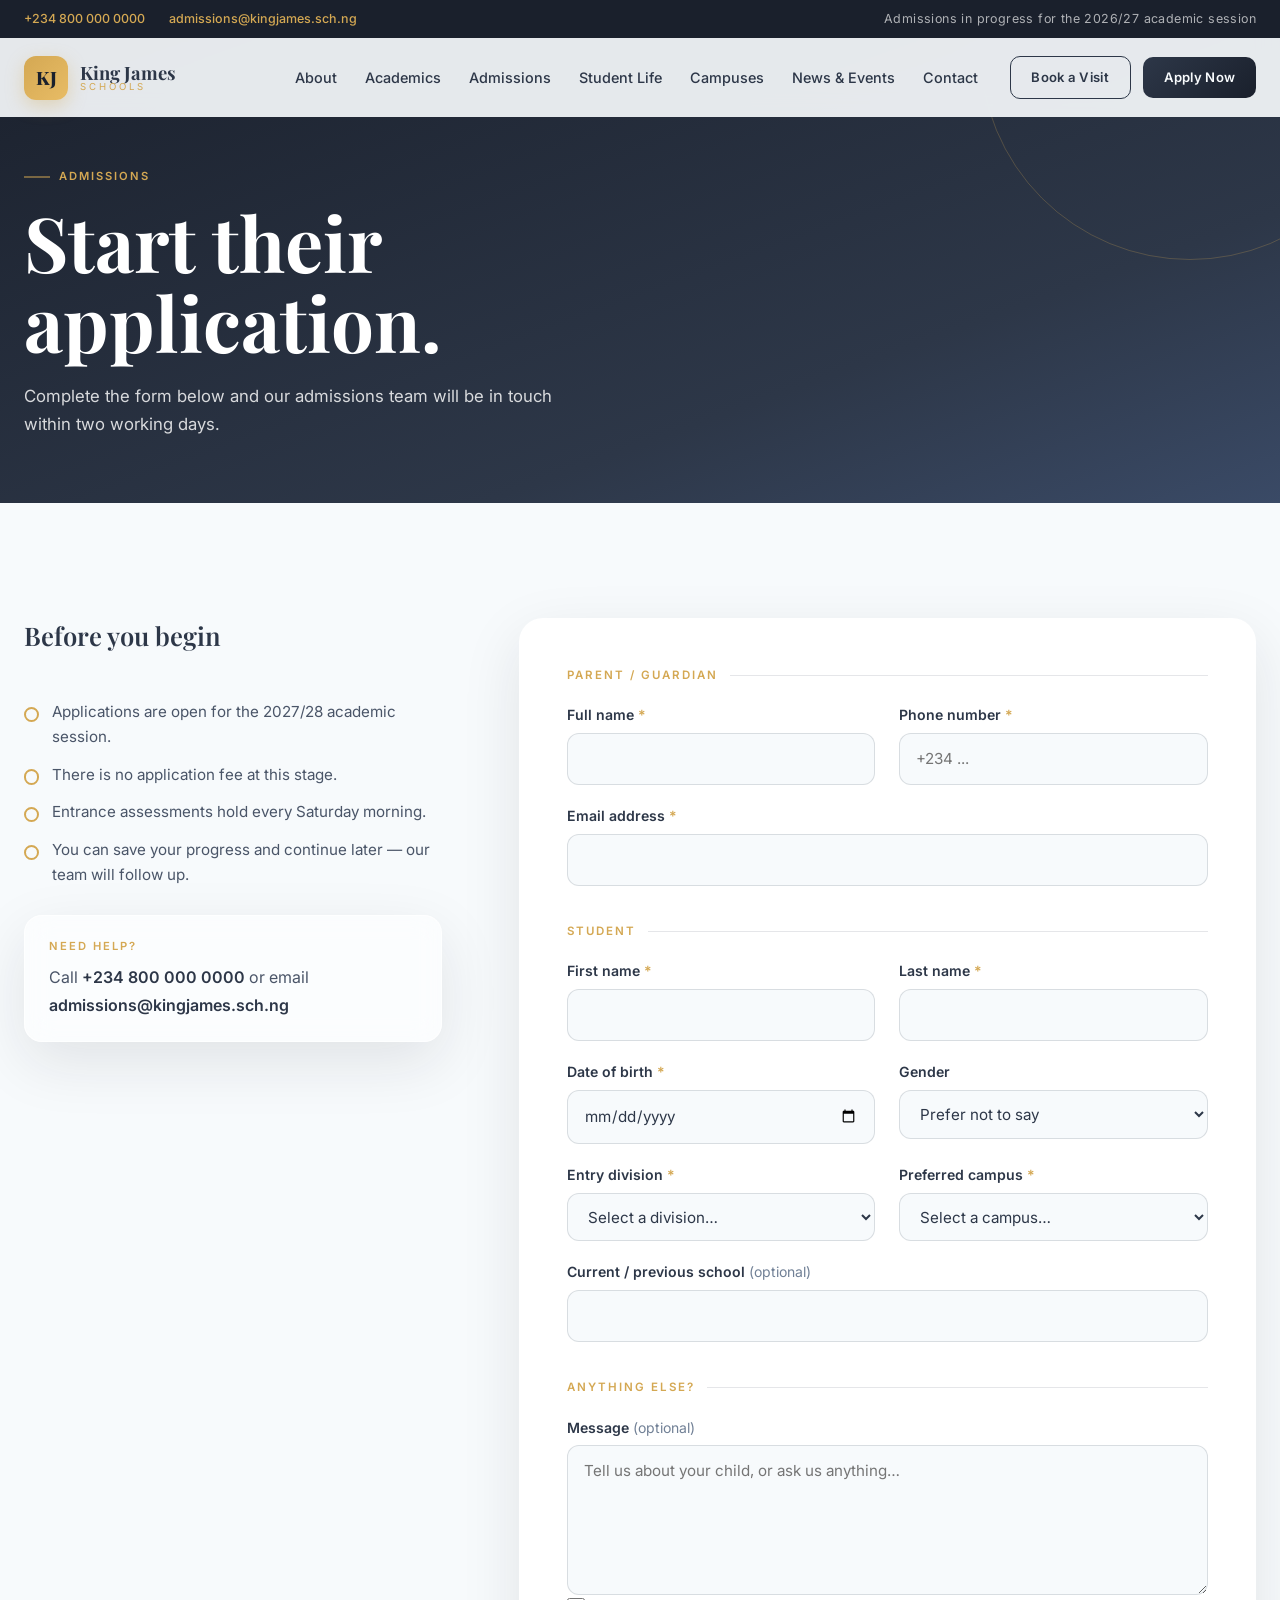
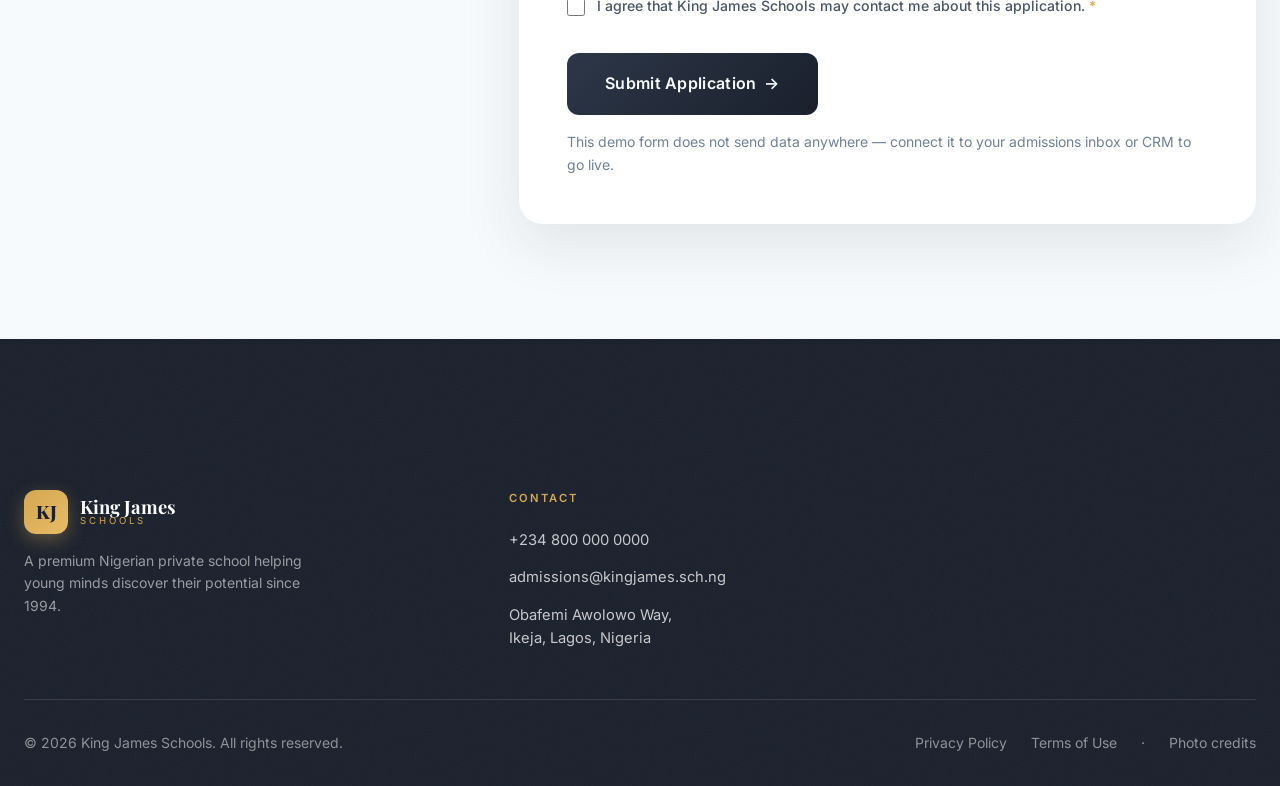
==== apply.html @ fb64cb1b "Perf: compositor-friendly dot progress, lighter glass blurs; add credits page and scroll Ken Burns D" ====
<!DOCTYPE html>
<html lang="en">
<head>
  <meta charset="UTF-8" />
  <meta name="viewport" content="width=device-width, initial-scale=1.0" />
  <title>Apply Now — King James Schools</title>
  <meta name="description" content="Begin your child's application to King James Schools. Applications are open for the next academic session." />
  <link rel="preconnect" href="https://fonts.googleapis.com" />
  <link rel="preconnect" href="https://fonts.gstatic.com" crossorigin />
  <link href="https://fonts.googleapis.com/css2?family=Inter:wght@400;500;600;700&family=Playfair+Display:ital,wght@0,500;0,600;0,700;0,800;1,500&display=swap" rel="stylesheet" />
  <link rel="icon" href="images/favicon.svg" type="image/svg+xml" />
  <link rel="stylesheet" href="css/style.css" />
</head>
<body>
  <a class="skip-link" href="#main">Skip to main content</a>

  <!-- ============ NAVIGATION ============ -->
  <header class="site-header is-solid-page" id="navbar">
    <div class="top-bar">
      <div class="top-bar-inner container">
        <div class="top-bar-contact">
          <a href="tel:+2348000000000">+234 800 000 0000</a>
          <a href="mailto:admissions@kingjames.sch.ng">admissions@kingjames.sch.ng</a>
        </div>
        <p class="top-bar-note">Admissions in progress for the 2026/27 academic session</p>
      </div>
    </div>
    <div class="nav-inner">
      <a class="brand" href="index.html" aria-label="King James Schools — home">
        <span class="brand-mark" aria-hidden="true">KJ</span>
        <span class="brand-text">
          <span class="brand-name">King James</span>
          <span class="brand-sub">Schools</span>
        </span>
      </a>

      <nav class="nav-links" id="nav-links" aria-label="Primary">
        <a href="index.html#about">About</a>
        <a href="index.html#academics">Academics</a>
        <a href="index.html#admissions">Admissions</a>
        <a href="index.html#student-life">Student Life</a>
        <a href="index.html#campuses">Campuses</a>
        <a href="index.html#news">News &amp; Events</a>
        <a href="index.html#contact">Contact</a>
      </nav>

      <div class="nav-ctas">
        <a class="btn btn-outline btn-sm nav-cta-visit" href="index.html#visit">Book a Visit</a>
        <a class="btn btn-primary btn-sm magnetic" href="apply.html" aria-current="page">Apply Now</a>
      </div>

      <button class="hamburger" id="hamburger" aria-label="Open menu" aria-expanded="false" aria-controls="nav-links">
        <span></span><span></span><span></span>
      </button>
    </div>
  </header>

  <main id="main">
    <!-- ============ PAGE HERO ============ -->
    <section class="page-hero">
      <div class="container">
        <p class="kicker label-upper">Admissions</p>
        <h1 class="headline-1 display-serif">Start their<br>application.</h1>
        <p class="page-hero-sub body-text">Complete the form below and our admissions team will be in touch within two working days.</p>
      </div>
      <span class="deco deco-1" aria-hidden="true"></span>
    </section>

    <!-- ============ APPLICATION FORM ============ -->
    <section class="apply-section section">
      <div class="container apply-grid">
        <aside class="apply-aside">
          <h2 class="headline-5 display-serif">Before you begin</h2>
          <ul class="apply-checklist">
            <li>Applications are open for the 2027/28 academic session.</li>
            <li>There is no application fee at this stage.</li>
            <li>Entrance assessments hold every Saturday morning.</li>
            <li>You can save your progress and continue later — our team will follow up.</li>
          </ul>
          <div class="apply-help glass">
            <p class="label-upper">Need help?</p>
            <p class="body-text">Call <a href="tel:+2348000000000">+234 800 000 0000</a> or email <a href="mailto:admissions@kingjames.sch.ng">admissions@kingjames.sch.ng</a></p>
          </div>
        </aside>

        <div class="apply-form-wrap">
          <form id="apply-form" novalidate>
            <fieldset class="form-fieldset">
              <legend class="label-upper">Parent / Guardian</legend>
              <div class="form-grid">
                <div class="field">
                  <label for="pg-name">Full name <span class="req" aria-hidden="true">*</span></label>
                  <input id="pg-name" name="pg-name" type="text" autocomplete="name" required aria-describedby="pg-name-error"
                         data-validate="required" data-required-error="Please enter your full name." />
                  <p class="field-error" id="pg-name-error" aria-live="polite"></p>
                </div>
                <div class="field">
                  <label for="pg-phone">Phone number <span class="req" aria-hidden="true">*</span></label>
                  <input id="pg-phone" name="pg-phone" type="tel" autocomplete="tel" inputmode="tel" placeholder="+234 ..." required aria-describedby="pg-phone-error"
                         data-validate="required phone"
                         data-required-error="Please enter a phone number."
                         data-phone-error="Please enter a valid phone number." />
                  <p class="field-error" id="pg-phone-error" aria-live="polite"></p>
                </div>
                <div class="field field-span">
                  <label for="pg-email">Email address <span class="req" aria-hidden="true">*</span></label>
                  <input id="pg-email" name="pg-email" type="email" autocomplete="email" required aria-describedby="pg-email-error"
                         data-validate="required email"
                         data-required-error="Please enter your email address."
                         data-email-error="Please enter a valid email address." />
                  <p class="field-error" id="pg-email-error" aria-live="polite"></p>
                </div>
              </div>
            </fieldset>

            <fieldset class="form-fieldset">
              <legend class="label-upper">Student</legend>
              <div class="form-grid">
                <div class="field">
                  <label for="st-first">First name <span class="req" aria-hidden="true">*</span></label>
                  <input id="st-first" name="st-first" type="text" autocomplete="given-name" required aria-describedby="st-first-error"
                         data-validate="required" data-required-error="Please enter the student's first name." />
                  <p class="field-error" id="st-first-error" aria-live="polite"></p>
                </div>
                <div class="field">
                  <label for="st-last">Last name <span class="req" aria-hidden="true">*</span></label>
                  <input id="st-last" name="st-last" type="text" autocomplete="family-name" required aria-describedby="st-last-error"
                         data-validate="required" data-required-error="Please enter the student's last name." />
                  <p class="field-error" id="st-last-error" aria-live="polite"></p>
                </div>
                <div class="field">
                  <label for="st-dob">Date of birth <span class="req" aria-hidden="true">*</span></label>
                  <input id="st-dob" name="st-dob" type="date" required aria-describedby="st-dob-error"
                         data-validate="required" data-required-error="Please enter the student's date of birth." />
                  <p class="field-error" id="st-dob-error" aria-live="polite"></p>
                </div>
                <div class="field">
                  <label for="st-gender">Gender</label>
                  <select id="st-gender" name="st-gender">
                    <option value="">Prefer not to say</option>
                    <option>Female</option>
                    <option>Male</option>
                  </select>
                </div>
                <div class="field">
                  <label for="st-division">Entry division <span class="req" aria-hidden="true">*</span></label>
                  <select id="st-division" name="st-division" required aria-describedby="st-division-error"
                          data-validate="required" data-required-error="Please choose an entry division.">
                    <option value="">Select a division…</option>
                    <option>Early Years</option>
                    <option>Primary</option>
                    <option>Secondary</option>
                    <option>Sixth Form</option>
                  </select>
                  <p class="field-error" id="st-division-error" aria-live="polite"></p>
                </div>
                <div class="field">
                  <label for="st-campus">Preferred campus <span class="req" aria-hidden="true">*</span></label>
                  <select id="st-campus" name="st-campus" required aria-describedby="st-campus-error"
                          data-validate="required" data-required-error="Please choose a campus.">
                    <option value="">Select a campus…</option>
                    <option>Ikeja</option>
                    <option>Victoria Island</option>
                    <option>Lekki</option>
                  </select>
                  <p class="field-error" id="st-campus-error" aria-live="polite"></p>
                </div>
                <div class="field field-span">
                  <label for="st-school">Current / previous school <span class="caption">(optional)</span></label>
                  <input id="st-school" name="st-school" type="text" autocomplete="off" />
                </div>
              </div>
            </fieldset>

            <fieldset class="form-fieldset">
              <legend class="label-upper">Anything else?</legend>
              <div class="field">
                <label for="msg">Message <span class="caption">(optional)</span></label>
                <textarea id="msg" name="msg" rows="5" placeholder="Tell us about your child, or ask us anything…"></textarea>
              </div>
              <div class="field field-check">
                <input id="consent" name="consent" type="checkbox" required aria-describedby="consent-error"
                       data-validate="checked"
                       data-checked-error="Please agree before submitting." />
                <label for="consent">I agree that King James Schools may contact me about this application. <span class="req" aria-hidden="true">*</span></label>
                <p class="field-error" id="consent-error" aria-live="polite"></p>
              </div>
            </fieldset>

            <button class="btn btn-primary btn-lg magnetic" type="submit">Submit Application <span class="arrow" aria-hidden="true">→</span></button>
            <p class="caption form-note">This demo form does not send data anywhere — connect it to your admissions inbox or CRM to go live.</p>
          </form>

          <div class="form-success" id="apply-success" hidden>
            <span class="success-mark" aria-hidden="true">✓</span>
            <h2 class="headline-3 display-serif">Application received.</h2>
            <p class="body-text">Thank you — our admissions team will contact you within two working days to confirm entrance assessment details.</p>
            <a class="btn btn-outline" href="index.html">Back to homepage</a>
          </div>
        </div>
      </div>
    </section>
  </main>

  <!-- ============ FOOTER ============ -->
  <footer class="site-footer">
    <div class="container">
      <div class="footer-grid footer-grid-compact">
        <div class="footer-brand">
          <a class="brand" href="index.html" aria-label="King James Schools — home">
            <span class="brand-mark" aria-hidden="true">KJ</span>
            <span class="brand-text">
              <span class="brand-name">King James</span>
              <span class="brand-sub">Schools</span>
            </span>
          </a>
          <p class="caption">A premium Nigerian private school helping young minds discover their potential since 1994.</p>
        </div>
        <div class="footer-col" aria-label="Footer — contact">
          <h3 class="label-upper">Contact</h3>
          <a href="tel:+2348000000000">+234 800 000 0000</a>
          <a href="mailto:admissions@kingjames.sch.ng">admissions@kingjames.sch.ng</a>
          <span>Obafemi Awolowo Way,<br>Ikeja, Lagos, Nigeria</span>
        </div>
      </div>
      <div class="footer-bottom caption">
        <span>© <span id="year">2026</span> King James Schools. All rights reserved.</span>
        <span class="footer-legal">
          <a href="#">Privacy Policy</a>
          <a href="#">Terms of Use</a> <span aria-hidden="true">·</span> <a href="credits.html">Photo credits</a>
        </span>
      </div>
    </div>
  </footer>

  <script src="js/script.js" defer></script>
</body>
</html>
---- css/style.css ----
/* =========================================================
   KING JAMES SCHOOLS — Premium Editorial Design System
   Deep Royal Blue / Navy + King James Gold + Warm Ivory
   ========================================================= */

/* ---------- CSS Variables ---------- */
:root {
  --royal-blue: #2d3748;
  --royal-blue-light: #4a5568;
  --royal-blue-dark: #1a202c;
  --king-gold: #d4a853;
  --king-gold-light: #e8bc65;
  --warm-ivory: #f7fafc;
  --white: #ffffff;
  --text-primary: #2d3748;
  --text-secondary: #4a5568;
  --text-muted: #718096;
  --accent-blue: #4299e1;

  --font-serif: 'Playfair Display', 'Merriweather', Georgia, serif;
  --font-sans: 'Inter', system-ui, -apple-system, sans-serif;

  --container: 1240px;
  --section-pad: clamp(4.5rem, 9vw, 8.5rem);
  --ease-out: cubic-bezier(0.16, 1, 0.3, 1);
  --ease-spring: cubic-bezier(0.34, 1.56, 0.64, 1);
  --shadow-card: 0 20px 60px rgba(26, 32, 44, 0.10);
  --shadow-lift: 0 30px 70px rgba(26, 32, 44, 0.16);
}

/* ---------- Reset & Base ---------- */
*, *::before, *::after { box-sizing: border-box; margin: 0; padding: 0; }

html {
  font-size: 16px;
  -webkit-text-size-adjust: 100%;
  scroll-behavior: smooth;
  scroll-padding-top: 90px;
}
@media (max-width: 768px) { html { font-size: 14px; } }

body {
  font-family: var(--font-sans);
  color: var(--text-primary);
  background: var(--warm-ivory);
  line-height: 1.6;
  overflow-x: hidden;
}

img { max-width: 100%; display: block; }
[hidden] { display: none !important; }
ul { list-style: none; }
a { color: inherit; text-decoration: none; }
button { font: inherit; color: inherit; background: none; border: none; cursor: pointer; }

.container { width: min(100% - 3rem, var(--container)); margin-inline: auto; }
.section { padding-block: var(--section-pad); }

/* Grain texture overlay for large color fields */
.grain,
.final-cta::after,
.site-footer::before,
.numbers::before {
  content: '';
  position: absolute;
  inset: 0;
  pointer-events: none;
  opacity: 0.05;
  background-image: url("data:image/svg+xml,%3Csvg xmlns='http://www.w3.org/2000/svg' width='140' height='140'%3E%3Cfilter id='n'%3E%3CfeTurbulence type='fractalNoise' baseFrequency='0.85' numOctaves='2' stitchTiles='stitch'/%3E%3C/filter%3E%3Crect width='100%25' height='100%25' filter='url(%23n)'/%3E%3C/svg%3E");
}

/* ---------- Typography ---------- */
.display-serif { font-family: var(--font-serif); font-weight: 700; line-height: 1.15; }

.headline-1 { font-size: clamp(3rem, 7.5vw, 5.5rem); line-height: 1.05; font-weight: 700; }
.headline-2 { font-size: clamp(2.4rem, 5vw, 4rem); line-height: 1.1; font-weight: 600; }
.headline-3 { font-size: clamp(1.8rem, 3.5vw, 3rem); line-height: 1.2; font-weight: 600; }
.headline-4 { font-size: clamp(1.5rem, 2.6vw, 2.25rem); line-height: 1.3; font-weight: 600; }
.headline-5 { font-size: clamp(1.25rem, 2vw, 1.75rem); line-height: 1.35; font-weight: 600; }
.headline-6 { font-size: 1.25rem; line-height: 1.4; font-weight: 600; }

.body-text { font-size: 1rem; line-height: 1.7; color: var(--text-secondary); }
.caption { font-size: 0.875rem; color: var(--text-muted); }
.label-upper { text-transform: uppercase; font-size: 0.7rem; letter-spacing: 2px; font-weight: 600; }

.kicker {
  color: var(--king-gold);
  margin-bottom: 1rem;
  display: inline-block;
  position: relative;
  padding-left: 2.2rem;
}
.kicker::before {
  content: '';
  position: absolute;
  left: 0; top: 50%;
  width: 1.6rem; height: 1px;
  background: var(--king-gold);
  transform: translateY(-50%);
}

.section-head { max-width: 720px; margin-bottom: clamp(2.5rem, 5vw, 4rem); }
.section-head .kicker { margin-bottom: 1.25rem; }
.section-sub { margin-top: 1rem; font-size: 1.125rem; }
.section-head-row {
  max-width: none;
  display: flex;
  align-items: flex-end;
  justify-content: space-between;
  gap: 2rem;
  flex-wrap: wrap;
}
/* Emerald-style centered header variant */
.section-head.is-centered {
  margin-inline: auto;
  text-align: center;
  max-width: 780px;
}
.section-head.is-centered .kicker { padding-left: 0; }
.section-head.is-centered .kicker::before { display: none; }
.section-head.is-centered .kicker::after {
  content: '';
  display: block;
  width: 3.2rem;
  height: 2px;
  margin: 0.9rem auto 0;
  background: linear-gradient(90deg, transparent, var(--king-gold), transparent);
}

/* Focus visibility (accessibility) */
:focus-visible { outline: 2px solid var(--king-gold); outline-offset: 3px; border-radius: 2px; }

.skip-link {
  position: absolute;
  left: 1rem; top: -100px;
  z-index: 2000;
  background: var(--royal-blue);
  color: var(--white);
  padding: 0.75rem 1.25rem;
  border-radius: 0 0 10px 10px;
  transition: top 0.2s;
}
.skip-link:focus { top: 0; }

::selection { background: var(--king-gold); color: var(--royal-blue-dark); }

/* =========================================================
   NAVIGATION
   ========================================================= */
.site-header {
  position: fixed;
  inset: 0 0 auto 0;
  z-index: 1000;
  transition: background 0.4s, box-shadow 0.4s;
}
.site-header.scrolled {
  background: rgba(247, 250, 252, 0.85);
  backdrop-filter: blur(12px);
  -webkit-backdrop-filter: blur(12px);
  box-shadow: 0 1px 0 rgba(45, 55, 72, 0.08), 0 10px 30px rgba(26, 32, 44, 0.06);
}
.site-header.scrolled .brand-name,
.site-header.scrolled .nav-links a { color: var(--royal-blue); }
.site-header.scrolled .nav-links a:hover { color: var(--royal-blue-dark); }
.site-header.scrolled .brand-sub { color: var(--king-gold); }
.site-header.scrolled .hamburger span { background: var(--royal-blue); }

/* Inner pages: header starts solid (no transparent-over-hero state) */
.site-header.is-solid-page {
  background: rgba(247, 250, 252, 0.92);
  backdrop-filter: blur(12px);
  -webkit-backdrop-filter: blur(12px);
  box-shadow: 0 1px 0 rgba(45, 55, 72, 0.08);
}
.site-header.is-solid-page .brand-name,
.site-header.is-solid-page .nav-links a { color: var(--royal-blue); }
.site-header.is-solid-page .brand-sub { color: var(--king-gold); }
.site-header.is-solid-page .hamburger span { background: var(--royal-blue); }
.site-header.is-solid-page .nav-cta-visit { color: var(--royal-blue); border-color: var(--royal-blue); }

.nav-inner {
  width: min(100% - 3rem, 1360px);
  margin-inline: auto;
  display: flex;
  align-items: center;
  gap: 2rem;
  padding-block: 1.1rem;
}

.brand { display: flex; align-items: center; gap: 0.75rem; }
.brand-mark {
  display: grid;
  place-items: center;
  width: 44px; height: 44px;
  border-radius: 12px;
  background: linear-gradient(135deg, var(--king-gold), var(--king-gold-light));
  color: var(--royal-blue-dark);
  font-family: var(--font-serif);
  font-weight: 800;
  font-size: 1.15rem;
  box-shadow: 0 6px 18px rgba(212, 168, 83, 0.35);
}
.brand-text { display: flex; flex-direction: column; line-height: 1.05; }
.brand-name {
  font-family: var(--font-serif);
  font-weight: 700;
  font-size: 1.15rem;
  color: var(--white);
  transition: color 0.3s;
}
.brand-sub {
  text-transform: uppercase;
  font-size: 0.6rem;
  letter-spacing: 3px;
  color: var(--king-gold);
  transition: color 0.3s;
}

.nav-links {
  display: flex;
  gap: 1.75rem;
  margin-left: auto;
}
.nav-links a {
  position: relative;
  font-size: 0.9rem;
  font-weight: 500;
  color: rgba(255, 255, 255, 0.92);
  padding-block: 0.35rem;
  transition: color 0.3s;
}
.nav-links a::after {
  content: '';
  position: absolute;
  left: 0; bottom: 0;
  width: 100%; height: 2px;
  background: var(--king-gold);
  transform: scaleX(0);
  transform-origin: left;
  transition: transform 0.35s var(--ease-out);
}
.nav-links a:hover::after,
.nav-links a:focus-visible::after { transform: scaleX(1); }

.nav-ctas { display: flex; gap: 0.75rem; align-items: center; }
.nav-cta-visit {
  color: var(--white);
  border-color: rgba(255, 255, 255, 0.5);
}
.site-header.scrolled .nav-cta-visit { color: var(--royal-blue); border-color: var(--royal-blue); }

/* Hamburger */
.hamburger {
  display: none;
  flex-direction: column;
  justify-content: center;
  gap: 5px;
  width: 44px; height: 44px;
  padding: 10px;
  margin-left: auto;
  z-index: 1100;
}
.hamburger span {
  display: block;
  height: 2px;
  width: 100%;
  background: var(--white);
  border-radius: 2px;
  transition: transform 0.35s var(--ease-out), opacity 0.25s, background 0.3s;
}
.hamburger[aria-expanded="true"] span:nth-child(1) { transform: translateY(7px) rotate(45deg); }
.hamburger[aria-expanded="true"] span:nth-child(2) { opacity: 0; }
.hamburger[aria-expanded="true"] span:nth-child(3) { transform: translateY(-7px) rotate(-45deg); }

/* =========================================================
   TOP UTILITY BAR
   ========================================================= */
.top-bar {
  background: var(--royal-blue-dark);
  color: rgba(255, 255, 255, 0.8);
  font-size: 0.78rem;
  position: relative;
  z-index: 1100;
}
.top-bar-inner {
  display: flex;
  justify-content: space-between;
  align-items: center;
  gap: 1rem;
  min-height: 38px;
  flex-wrap: wrap;
  padding-block: 0.3rem;
}
.top-bar-contact { display: flex; gap: 1.5rem; flex-wrap: wrap; }
.top-bar-contact a { color: var(--king-gold); font-weight: 500; transition: color 0.25s; }
.top-bar-contact a:hover { color: var(--white); }
.top-bar-note { color: rgba(255, 255, 255, 0.65); letter-spacing: 0.4px; }

/* =========================================================
   HERO — DIVISION SHOWCASE SLIDER
   ========================================================= */
.hero {
  position: relative;
  height: calc(100svh - 38px);
  min-height: 600px;
  overflow: hidden;
  background: linear-gradient(165deg, #0e1730 0%, #16264d 45%, #1d4ed8 135%);
  color: var(--white);
}

.hero-slides { position: absolute; inset: 0; }

.slide {
  position: absolute;
  inset: 0;
  visibility: hidden;
  /* graceful fallback visible while the photo loads (or if it fails) */
  background: linear-gradient(165deg, #0e1730 0%, #16264d 45%, #1d4ed8 135%);
}
.slide.is-active { visibility: visible; z-index: 1; }
.slide.is-leaving { visibility: visible; z-index: 2; }

.slide-bg {
  position: absolute;
  inset: 0;
  background-size: cover;
  background-position: center;
  will-change: opacity, transform;
}

/* Ken Burns: slow, subtle zoom-drift on the active slide's photo */
@keyframes kenBurns {
  from { transform: scale(1) translate3d(0, 0, 0); }
  to   { transform: scale(1.07) translate3d(-0.6%, 0.5%, 0); }
}
.slide.is-active .slide-bg { animation: slideIn 1.3s var(--ease-out) forwards, kenBurns 8.5s var(--ease-out) forwards; }
.slide.is-leaving .slide-bg { animation: slideOut 0.9s var(--ease-out) forwards; }

@keyframes slideIn {
  from { opacity: 0; transform: scale(1.08); }
  to   { opacity: 1; transform: scale(1); }
}
@keyframes slideOut {
  from { opacity: 1; transform: scale(1); }
  to   { opacity: 0; transform: scale(1.04); }
}

.slide-scrim {
  position: absolute;
  inset: 0;
  /* lighter overlay: photos stay vivid, bottom shade keeps headline text legible */
  background:
    linear-gradient(180deg, rgba(26, 32, 44, 0.4) 0%, rgba(26, 32, 44, 0.05) 38%, rgba(26, 32, 44, 0.52) 100%),
    linear-gradient(100deg, rgba(26, 32, 44, 0.42) 0%, rgba(26, 32, 44, 0.02) 60%);
}

.slide-content {
  position: relative;
  z-index: 2;
  height: 100%;
  display: flex;
  flex-direction: column;
  justify-content: flex-end;
  padding-bottom: clamp(7.5rem, 15vh, 10rem);
  max-width: 780px;
}

.slide-badge {
  align-self: flex-start;
  background: rgba(212, 168, 83, 0.18);
  border: 1px solid rgba(212, 168, 83, 0.5);
  color: var(--king-gold-light);
  padding: 0.45rem 1rem;
  border-radius: 999px;
  backdrop-filter: blur(8px);
  -webkit-backdrop-filter: blur(8px);
  margin-bottom: 1.25rem;
}
.slide-title {
  font-size: clamp(2.5rem, 6vw, 4.75rem);
  line-height: 1.05;
  text-wrap: balance;
  text-shadow: 0 2px 40px rgba(26, 32, 44, 0.45);
}
.slide-text {
  margin-top: 1.25rem;
  max-width: 54ch;
  font-size: 1.05rem;
  line-height: 1.7;
  color: rgba(255, 255, 255, 0.88);
}
.slide-ctas { margin-top: 2rem; display: flex; gap: 1rem; flex-wrap: wrap; }
.slide-tag {
  margin-top: 1.1rem;
  color: rgba(255, 255, 255, 0.6);
  display: flex;
  align-items: center;
  gap: 0.5rem;
}
.slide-tag::before {
  content: '';
  width: 20px; height: 1px;
  background: var(--king-gold);
}

/* Copy reveal on slide change */
.slide.is-active .slide-badge,
.slide.is-active .slide-title,
.slide.is-active .slide-text,
.slide.is-active .slide-ctas,
.slide.is-active .slide-tag {
  animation: riseIn 0.85s var(--ease-out) forwards;
}
.slide.is-active .slide-badge { animation-delay: 0.25s; }
.slide.is-active .slide-title { animation-delay: 0.35s; }
.slide.is-active .slide-text { animation-delay: 0.5s; }
.slide.is-active .slide-ctas { animation-delay: 0.62s; }
.slide.is-active .slide-tag { animation-delay: 0.72s; }
@keyframes riseIn {
  from { opacity: 0; transform: translateY(26px); }
  to   { opacity: 1; transform: translateY(0); }
}

/* Slider controls row: dots + arrows, bottom aligned */
.hero-controls {
  position: absolute;
  z-index: 6;
  left: 50%;
  transform: translateX(-50%);
  bottom: 2.4rem;
  display: flex;
  align-items: center;
  justify-content: space-between;
  gap: 2rem;
}

.hero-dots { display: flex; gap: 1.4rem; flex-wrap: wrap; }
.hero-dot { display: grid; gap: 0.55rem; justify-items: start; padding: 0; }
.dot-progress {
  display: block;
  width: 64px;
  height: 3px;
  border-radius: 3px;
  background: rgba(255, 255, 255, 0.25);
  overflow: hidden;
}
.dot-fill {
  display: block;
  height: 100%;
  width: 100%;
  transform: scaleX(0);
  transform-origin: left center;
  background: linear-gradient(90deg, var(--king-gold), var(--king-gold-light));
  will-change: transform;
}
.dot-name {
  font-size: 0.62rem;
  text-transform: uppercase;
  letter-spacing: 1.6px;
  color: rgba(255, 255, 255, 0.5);
  transition: color 0.3s;
}
.hero-dot:hover .dot-name { color: var(--white); }
.hero-dot[aria-selected="true"] .dot-name { color: var(--king-gold); }
.hero-dot.is-done .dot-fill { transform: scaleX(1); background: rgba(212, 168, 83, 0.45); }

.hero-arrows { display: flex; gap: 0.75rem; }
.hero-arrow {
  width: 46px; height: 46px;
  display: grid;
  place-items: center;
  border-radius: 50%;
  border: 1px solid rgba(255, 255, 255, 0.35);
  color: var(--white);
  font-size: 1.5rem;
  line-height: 1;
  transition: background 0.3s, border-color 0.3s, transform 0.3s;
}
.hero-arrow:hover { background: rgba(255, 255, 255, 0.12); border-color: var(--king-gold); }
.hero-arrow:active { transform: scale(0.94); }

/* =========================================================
   BUTTONS
   ========================================================= */
.btn {
  position: relative;
  display: inline-flex;
  align-items: center;
  justify-content: center;
  gap: 0.5rem;
  padding: 0.95rem 1.9rem;
  border-radius: 12px;
  font-weight: 600;
  font-size: 0.9rem;
  letter-spacing: 0.3px;
  overflow: hidden;
  transition: transform 0.35s var(--ease-spring), box-shadow 0.35s, background 0.3s, color 0.3s, border-color 0.3s;
  cursor: pointer;
  white-space: nowrap;
}
.btn .arrow { transition: transform 0.3s var(--ease-out); }
.btn:hover .arrow { transform: translateX(5px); }
.btn-sm { padding: 0.65rem 1.3rem; font-size: 0.82rem; border-radius: 10px; }
.btn-lg { padding: 1.15rem 2.4rem; font-size: 1rem; }

.btn-primary {
  background: linear-gradient(135deg, var(--royal-blue), var(--royal-blue-dark));
  color: var(--warm-ivory);
}
.btn-primary::before {
  content: '';
  position: absolute;
  top: 0; left: -100%;
  width: 100%; height: 100%;
  background: linear-gradient(90deg, transparent, rgba(255, 255, 255, 0.25), transparent);
  transition: left 0.6s;
}
.btn-primary:hover::before { left: 100%; }
.btn-primary:hover {
  transform: translateY(-2px);
  box-shadow: 0 14px 34px rgba(45, 55, 72, 0.35);
}

.btn-gold {
  background: linear-gradient(135deg, var(--king-gold), var(--king-gold-light));
  color: var(--royal-blue-dark);
}
.btn-gold:hover {
  transform: translateY(-2px);
  box-shadow: 0 14px 34px rgba(212, 168, 83, 0.4);
}

.btn-outline { border: 1.5px solid var(--royal-blue); color: var(--royal-blue); }
.btn-outline:hover { background: var(--royal-blue); color: var(--warm-ivory); }

.btn-outline-light { border: 1.5px solid rgba(255, 255, 255, 0.6); color: var(--white); }
.btn-outline-light:hover { background: rgba(255, 255, 255, 0.12); border-color: var(--white); }

.text-link {
  display: inline-flex;
  align-items: center;
  gap: 0.45rem;
  font-weight: 600;
  font-size: 0.9rem;
  color: var(--royal-blue);
  position: relative;
  cursor: pointer;
}
.text-link::after {
  content: '';
  position: absolute;
  left: 0; bottom: -3px;
  width: 100%; height: 1.5px;
  background: var(--king-gold);
  transform: scaleX(0);
  transform-origin: left;
  transition: transform 0.35s var(--ease-out);
}
.text-link:hover::after { transform: scaleX(1); }
.text-link .arrow { transition: transform 0.3s var(--ease-out); color: var(--king-gold); }
.text-link:hover .arrow { transform: translateX(5px); }

/* =========================================================
   GLASSMORPHISM
   ========================================================= */
.glass {
  background: rgba(255, 255, 255, 0.55);
  backdrop-filter: blur(14px);
  -webkit-backdrop-filter: blur(14px);
  border: 1px solid rgba(255, 255, 255, 0.65);
  box-shadow: var(--shadow-card);
}
.glass-gold {
  background: rgba(45, 55, 72, 0.72);
  backdrop-filter: blur(16px);
  -webkit-backdrop-filter: blur(16px);
  border: 1px solid rgba(212, 168, 83, 0.35);
}

/* =========================================================
   QUICK ACTIONS
   ========================================================= */
.quick-actions { background: linear-gradient(180deg, var(--royal-blue-dark), var(--royal-blue)); position: relative; }
.quick-actions::before {
  content: '';
  position: absolute;
  inset: 0;
  opacity: 0.05;
  pointer-events: none;
  background-image: url("data:image/svg+xml,%3Csvg xmlns='http://www.w3.org/2000/svg' width='140' height='140'%3E%3Cfilter id='n'%3E%3CfeTurbulence type='fractalNoise' baseFrequency='0.85' numOctaves='2' stitchTiles='stitch'/%3E%3C/filter%3E%3Crect width='100%25' height='100%25' filter='url(%23n)'/%3E%3C/svg%3E");
}
.qa-inner {
  display: grid;
  grid-template-columns: repeat(3, 1fr);
  gap: 1.5rem;
  transform: translateY(-3.5rem);
}
.qa-card {
  padding: 2rem 1.75rem;
  border-radius: 20px;
  display: grid;
  gap: 0.6rem;
  transition: transform 0.4s var(--ease-out), box-shadow 0.4s;
}
.qa-card:hover { transform: translateY(-6px); box-shadow: var(--shadow-lift); }
.qa-kicker { color: var(--king-gold); }
.qa-title { font-size: 1.4rem; }

/* =========================================================
   ABOUT — More Than Education
   ========================================================= */
.about { overflow: visible; }
.about-grid {
  display: grid;
  grid-template-columns: 1.05fr 1fr;
  gap: clamp(2.5rem, 6vw, 5.5rem);
  align-items: center;
}
.about-copy .body-text { margin-top: 1.25rem; max-width: 52ch; }
.about-links { margin-top: 2rem; display: flex; align-items: center; gap: 1.5rem; flex-wrap: wrap; }

.about-media { position: relative; padding-bottom: 3rem; padding-right: 2.5rem; }
.media-frame { overflow: hidden; border-radius: 28px; box-shadow: var(--shadow-card); }
.media-frame img { width: 100%; height: 100%; object-fit: cover; transition: transform 0.8s var(--ease-out); }
.media-frame:hover img { transform: scale(1.03); }

/* Ken Burns on scroll: images settle from a slight zoom as their frame reveals.
   Uses animation (not transition) so it releases and never blocks hover zoom. */
@keyframes kbIn {
  from { transform: scale(1.09); }
  to   { transform: scale(1); }
}
.reveal-media.is-visible img { animation: kbIn 1.8s var(--ease-out) backwards; }
.bento-card.reveal.is-visible .bento-media img { animation: kbIn 1.8s var(--ease-out) backwards; }
.h-card.reveal.is-visible img { animation: kbIn 1.8s var(--ease-out) backwards; }

.arch-mask { border-radius: 220px 220px 28px 28px; }

.about-media-inset {
  position: absolute;
  left: -2.5rem;
  bottom: 0;
  width: 42%;
  border: 6px solid var(--warm-ivory);
  box-shadow: var(--shadow-lift);
}
.about-badge {
  position: absolute;
  right: 0.5rem;
  bottom: 1.5rem;
  border-radius: 18px;
  padding: 1.1rem 1.4rem;
  color: var(--white);
  display: grid;
  gap: 0.15rem;
  box-shadow: var(--shadow-lift);
}
.badge-num { font-size: 1.9rem; color: var(--king-gold); line-height: 1; }
.badge-text { font-size: 0.72rem; text-transform: uppercase; letter-spacing: 1.5px; color: rgba(255, 255, 255, 0.8); }

/* =========================================================
   BY THE NUMBERS
   ========================================================= */
.numbers {
  background: var(--royal-blue);
  color: var(--white);
  position: relative;
  overflow: hidden;
}
.numbers::before { z-index: 0; }
.numbers .container { position: relative; z-index: 1; }
.numbers-grid {
  display: grid;
  grid-template-columns: repeat(4, 1fr);
  gap: 2.5rem;
  text-align: center;
}
.number {
  font-size: clamp(3rem, 6vw, 5rem);
  color: var(--king-gold);
  line-height: 1;
  display: block;
  font-variant-numeric: tabular-nums;
}
.number-label {
  display: block;
  margin-top: 0.75rem;
  font-size: 0.8rem;
  text-transform: uppercase;
  letter-spacing: 2px;
  color: rgba(255, 255, 255, 0.75);
}
.number-item { position: relative; }
.number-item + .number-item::before {
  content: '';
  position: absolute;
  left: -1.25rem; top: 12%;
  height: 70%;
  width: 1px;
  background: rgba(255, 255, 255, 0.15);
}

/* =========================================================
   BENTO GRID — Why King James
   ========================================================= */
.bento-grid {
  display: grid;
  grid-template-columns: repeat(4, 1fr);
  gap: 1.5rem;
}
.card-large { grid-column: span 2; grid-row: span 2; }
.card-medium { grid-column: span 1; }
.card-wide { grid-column: span 2; }

.bento-card {
  position: relative;
  border-radius: 26px;
  overflow: hidden;
  background: var(--white);
  border: 1px solid rgba(26, 32, 44, 0.06);
  box-shadow: var(--shadow-card);
  display: flex;
  flex-direction: column;
  min-height: 280px;
  transition: transform 0.45s var(--ease-out), box-shadow 0.45s;
}
.bento-card:hover { transform: translateY(-6px); box-shadow: var(--shadow-lift); }

.bento-media { position: absolute; inset: 0; }
.bento-media img { width: 100%; height: 100%; object-fit: cover; transition: transform 0.8s var(--ease-out); }
.bento-card:hover .bento-media img { transform: scale(1.04); }

.bento-body {
  position: relative;
  margin-top: auto;
  padding: 1.6rem;
  background: linear-gradient(180deg, transparent, rgba(26, 32, 44, 0.06) 30%, rgba(247, 250, 252, 0.96) 45%);
  display: grid;
  gap: 0.5rem;
}
.bento-tag { color: var(--king-gold); }
.bento-body p { font-size: 0.92rem; color: var(--text-secondary); max-width: 46ch; }
.card-large .bento-body, .card-wide .bento-body { max-width: 560px; }

/* =========================================================
   ACADEMICS — Interactive Tabs
   ========================================================= */
.acad-tabs {
  position: relative;
  display: flex;
  gap: 0.5rem;
  flex-wrap: wrap;
  border-block: 1px solid rgba(45, 55, 72, 0.12);
  padding-block: 0.75rem;
  margin-bottom: 2.5rem;
}
.acad-tab {
  padding: 0.7rem 1.4rem;
  border-radius: 999px;
  font-weight: 600;
  font-size: 0.9rem;
  color: var(--text-muted);
  transition: color 0.3s, background 0.3s;
}
.acad-tab:hover { color: var(--royal-blue); }
.acad-tab.is-active { color: var(--white); background: var(--royal-blue); box-shadow: 0 8px 20px rgba(45, 55, 72, 0.25); }

.acad-panels { position: relative; }
.acad-panel {
  display: grid;
  grid-template-columns: 1.05fr 1fr;
  gap: clamp(2rem, 5vw, 4rem);
  align-items: center;
}
.acad-panel.is-active { animation: panelIn 0.6s var(--ease-out); }
@keyframes panelIn {
  from { opacity: 0; transform: translateY(18px); }
  to   { opacity: 1; transform: translateY(0); }
}
.acad-media { aspect-ratio: 4 / 3; }
.acad-copy h3 { margin-bottom: 1rem; }
.acad-points { margin-top: 1.5rem; display: grid; gap: 0.7rem; }
.acad-points li {
  position: relative;
  padding-left: 1.75rem;
  color: var(--text-secondary);
  font-size: 0.95rem;
}
.acad-points li::before {
  content: '';
  position: absolute;
  left: 0; top: 0.5em;
  width: 0.95rem; height: 0.95rem;
  border-radius: 50%;
  border: 2px solid var(--king-gold);
}

/* =========================================================
   CAMPUSES
   ========================================================= */
.campuses { background: var(--white); }
.campus-selector { display: flex; gap: 1rem; flex-wrap: wrap; margin-bottom: 2.5rem; }
.campus-tab {
  display: inline-flex;
  align-items: center;
  gap: 0.75rem;
  padding: 0.85rem 1.5rem;
  border-radius: 14px;
  border: 1px solid rgba(45, 55, 72, 0.15);
  font-weight: 600;
  font-size: 0.92rem;
  color: var(--text-secondary);
  transition: all 0.35s var(--ease-out);
}
.campus-tab:hover { border-color: var(--royal-blue); color: var(--royal-blue); }
.campus-tab.is-active {
  background: var(--royal-blue);
  color: var(--white);
  border-color: var(--royal-blue);
  box-shadow: 0 10px 26px rgba(45, 55, 72, 0.28);
}
.campus-num { font-family: var(--font-serif); color: var(--king-gold); font-size: 1.05rem; }

.campus-panels { position: relative; }
.campus-panel {
  display: grid;
  grid-template-columns: 1.15fr 1fr;
  gap: clamp(2rem, 5vw, 4rem);
  align-items: center;
}
.campus-panel.is-active { animation: panelIn 0.6s var(--ease-out); }
.campus-media { aspect-ratio: 16 / 10; }
.campus-copy { display: grid; gap: 0.9rem; justify-items: start; }
.campus-copy .body-text { max-width: 46ch; }

/* =========================================================
   HORIZONTAL GALLERY — Life at King James
   ========================================================= */
.gallery-section {
  padding-block: var(--section-pad);
  background: linear-gradient(180deg, var(--white) 0%, var(--warm-ivory) 100%);
  overflow: hidden;
}
.h-gallery {
  overflow-x: auto;
  scroll-snap-type: x proximity;
  cursor: grab;
  padding-bottom: 1rem;
  scrollbar-width: none;
}
.h-gallery::-webkit-scrollbar { display: none; }
.h-gallery.dragging { cursor: grabbing; scroll-snap-type: none; }
.h-gallery-track {
  display: flex;
  gap: 1.5rem;
  padding-inline: max(1.5rem, calc((100vw - var(--container)) / 2));
  width: max-content;
}
.h-card {
  position: relative;
  flex: 0 0 auto;
  width: clamp(300px, 34vw, 480px);
  scroll-snap-align: center;
}
.h-card img {
  width: 100%;
  aspect-ratio: 4 / 5;
  object-fit: cover;
  border-radius: 24px;
  box-shadow: var(--shadow-card);
  transition: transform 0.7s var(--ease-out), box-shadow 0.7s;
}
.h-card:hover img { transform: scale(1.02) translateY(-4px); box-shadow: var(--shadow-lift); }
.h-card figcaption {
  display: flex;
  justify-content: space-between;
  align-items: baseline;
  padding-top: 0.8rem;
  color: var(--royal-blue);
}
.h-card .label-upper { font-size: 0.68rem; color: var(--king-gold); }

/* =========================================================
   NEWS & EVENTS
   ========================================================= */
.news-grid {
  display: grid;
  grid-template-columns: repeat(3, 1fr);
  gap: 1.75rem;
}
.news-card {
  position: relative;
  background: var(--white);
  border-radius: 26px;
  overflow: hidden;
  border: 1px solid rgba(26, 32, 44, 0.06);
  box-shadow: var(--shadow-card);
  display: flex;
  flex-direction: column;
  transition: transform 0.45s var(--ease-out), box-shadow 0.45s;
}
.news-card:hover { transform: translateY(-6px); box-shadow: var(--shadow-lift); }
.news-media { overflow: hidden; aspect-ratio: 16 / 10; }
.news-media img { width: 100%; height: 100%; object-fit: cover; transition: transform 0.8s var(--ease-out); }
.news-card:hover .news-media img { transform: scale(1.04); }
.news-body { padding: 1.6rem; display: grid; gap: 0.6rem; }
.news-cat { color: var(--king-gold); }
.news-date {
  position: absolute;
  z-index: 2;
  top: 1rem; left: 1rem;
  background: rgba(255, 255, 255, 0.92);
  backdrop-filter: blur(10px);
  border-radius: 14px;
  padding: 0.55rem 0.9rem;
  text-align: center;
  line-height: 1.1;
  box-shadow: 0 6px 18px rgba(26, 32, 44, 0.15);
}
.news-date .d { display: block; font-size: 1.4rem; color: var(--royal-blue); }
.news-date .my { display: block; font-size: 0.65rem; letter-spacing: 2px; text-transform: uppercase; color: var(--king-gold); }

/* =========================================================
   TESTIMONIALS
   ========================================================= */
.testimonials { background: var(--warm-ivory); }
.testimonial-wrap {
  display: grid;
  grid-template-columns: 1.15fr 1fr;
  gap: clamp(2.5rem, 6vw, 5rem);
  align-items: center;
}
.t-mark {
  font-size: 6rem;
  line-height: 0.6;
  color: var(--king-gold);
  display: block;
  margin-bottom: 1.5rem;
  opacity: 0.9;
}
.t-slides { position: relative; min-height: 240px; }
.t-slide[hidden] { display: none; }
.t-slide.is-active { animation: panelIn 0.55s var(--ease-out); }
.t-quote { font-size: clamp(1.4rem, 2.6vw, 2rem); line-height: 1.45; font-weight: 500; color: var(--royal-blue); }
.t-slide footer { margin-top: 1.5rem; }
.t-dots { display: flex; gap: 0.6rem; margin-top: 2rem; }
.t-dot {
  width: 10px; height: 10px;
  border-radius: 50%;
  background: rgba(45, 55, 72, 0.2);
  transition: background 0.3s, transform 0.3s;
  padding: 0;
}
.t-dot.is-active { background: var(--king-gold); transform: scale(1.25); }

.t-media-col { position: relative; }
.t-media { aspect-ratio: 4 / 5; }
.t-media img { transition: opacity 0.4s; }
.t-media-glow {
  position: absolute;
  inset: auto -2rem -2rem auto;
  width: 55%;
  height: 55%;
  border-radius: 50%;
  background: radial-gradient(circle, rgba(212, 168, 83, 0.25), transparent 70%);
  z-index: -1;
}

/* =========================================================
   FINAL CTA
   ========================================================= */
.final-cta {
  position: relative;
  background: linear-gradient(135deg, var(--royal-blue-dark) 0%, var(--royal-blue) 55%, #3a4a66 100%);
  color: var(--white);
  padding-block: clamp(6rem, 12vw, 10rem);
  text-align: center;
  overflow: hidden;
}
.final-cta::after { z-index: 0; }
.final-inner { position: relative; z-index: 1; display: grid; justify-items: center; gap: 1.5rem; }
.final-cta .kicker { color: var(--king-gold); }
.final-sub { max-width: 46ch; color: rgba(255, 255, 255, 0.8); }
.final-actions { margin-top: 1rem; display: flex; gap: 1rem; flex-wrap: wrap; justify-content: center; }

.deco {
  position: absolute;
  border-radius: 50%;
  border: 1px solid rgba(212, 168, 83, 0.25);
  z-index: 0;
}
.deco-1 { width: 420px; height: 420px; top: -160px; right: -120px; }
.deco-2 { width: 280px; height: 280px; bottom: -100px; left: -80px; border-color: rgba(255, 255, 255, 0.12); }

/* =========================================================
   CONTACT
   ========================================================= */
.contact { background: var(--white); }
.contact-grid {
  display: grid;
  grid-template-columns: 1fr 1.1fr;
  gap: clamp(2.5rem, 6vw, 5rem);
  align-items: center;
}
.contact-info .body-text { margin-top: 1rem; max-width: 44ch; }
.contact-list { display: grid; gap: 1.25rem; }
.contact-list li {
  display: grid;
  gap: 0.25rem;
  padding-bottom: 1.25rem;
  border-bottom: 1px solid rgba(45, 55, 72, 0.1);
}
.contact-list .label-upper { color: var(--king-gold); font-size: 0.65rem; }
.contact-list a { font-weight: 600; color: var(--royal-blue); transition: color 0.3s; }
.contact-list a:hover { color: var(--king-gold); }

/* =========================================================
   FOOTER
   ========================================================= */
.site-footer {
  position: relative;
  background: var(--royal-blue-dark);
  color: var(--white);
  padding-block: clamp(4rem, 8vw, 6.5rem) 2rem;
  overflow: hidden;
}
.site-footer::before { z-index: 0; }
.site-footer .container { position: relative; z-index: 1; }

.footer-top {
  display: flex;
  align-items: flex-end;
  justify-content: space-between;
  gap: 2rem;
  flex-wrap: wrap;
  padding-bottom: 3rem;
  border-bottom: 1px solid rgba(255, 255, 255, 0.12);
}
.footer-statement { font-size: clamp(2.6rem, 6vw, 4.5rem); line-height: 1.05; color: var(--king-gold); }

.footer-grid {
  display: grid;
  grid-template-columns: 2fr 1fr 1fr 1fr;
  gap: 2.5rem;
  padding-block: 3rem;
}
.footer-brand { display: grid; gap: 1rem; align-content: start; }
.footer-brand .brand-name { color: var(--white); }
.footer-brand .caption { color: rgba(255, 255, 255, 0.55); max-width: 34ch; }

.footer-col { display: grid; gap: 0.85rem; align-content: start; }
.footer-col h3 { color: var(--king-gold); margin-bottom: 0.5rem; }
.footer-col a, .footer-col span { color: rgba(255, 255, 255, 0.75); font-size: 0.92rem; width: fit-content; position: relative; transition: color 0.3s; }
.footer-col a:hover { color: var(--white); }
.footer-col a::after {
  content: '';
  position: absolute;
  left: 0; bottom: -2px;
  width: 100%; height: 1px;
  background: var(--king-gold);
  transform: scaleX(0);
  transform-origin: left;
  transition: transform 0.3s var(--ease-out);
}
.footer-col a:hover::after { transform: scaleX(1); }

.footer-bottom {
  display: flex;
  justify-content: space-between;
  align-items: center;
  gap: 1rem;
  flex-wrap: wrap;
  padding-top: 2rem;
  border-top: 1px solid rgba(255, 255, 255, 0.12);
  color: rgba(255, 255, 255, 0.5);
}
.footer-legal { display: flex; gap: 1.5rem; }
.footer-legal a { color: rgba(255, 255, 255, 0.5); transition: color 0.3s; }
.footer-legal a:hover { color: var(--king-gold); }

/* =========================================================
   APPLY PAGE — page hero + application form
   ========================================================= */
.page-hero {
  position: relative;
  padding-top: clamp(9rem, 18vh, 12rem);
  padding-bottom: clamp(2.5rem, 5vw, 4rem);
  background: linear-gradient(160deg, var(--royal-blue-dark) 0%, var(--royal-blue) 70%, #3a4a66 100%);
  color: var(--white);
  overflow: hidden;
}
.page-hero .kicker { color: var(--king-gold); }
.page-hero .headline-1 { font-size: clamp(2.8rem, 6.5vw, 4.75rem); }
.page-hero-sub { margin-top: 1.25rem; max-width: 52ch; color: rgba(255, 255, 255, 0.82); font-size: 1.05rem; }

.apply-grid {
  display: grid;
  grid-template-columns: 0.85fr 1.5fr;
  gap: clamp(2.5rem, 6vw, 5rem);
  align-items: start;
}

.apply-aside { position: sticky; top: 110px; display: grid; gap: 1.75rem; }
.apply-checklist { display: grid; gap: 0.85rem; margin-top: 1.25rem; }
.apply-checklist li {
  position: relative;
  padding-left: 1.75rem;
  color: var(--text-secondary);
  font-size: 0.95rem;
  line-height: 1.6;
}
.apply-checklist li::before {
  content: '';
  position: absolute;
  left: 0; top: 0.45em;
  width: 0.95rem; height: 0.95rem;
  border-radius: 50%;
  border: 2px solid var(--king-gold);
}
.apply-help {
  padding: 1.4rem 1.5rem;
  border-radius: 18px;
  display: grid;
  gap: 0.5rem;
}
.apply-help .label-upper { color: var(--king-gold); }
.apply-help a { font-weight: 600; color: var(--royal-blue); }
.apply-help a:hover { color: var(--king-gold); }

.apply-form-wrap {
  background: var(--white);
  border-radius: 24px;
  box-shadow: var(--shadow-card);
  padding: clamp(1.75rem, 4vw, 3rem);
}

.form-fieldset {
  border: none;
  padding: 0;
  margin: 0 0 2.25rem;
}
.form-fieldset legend {
  font-size: 0.72rem;
  color: var(--king-gold);
  margin-bottom: 1.25rem;
  padding: 0;
  display: flex;
  align-items: center;
  gap: 0.75rem;
  width: 100%;
}
.form-fieldset legend::after {
  content: '';
  flex: 1;
  height: 1px;
  background: rgba(45, 55, 72, 0.12);
}

.form-grid {
  display: grid;
  grid-template-columns: 1fr 1fr;
  gap: 1.25rem 1.5rem;
}
.field { display: grid; gap: 0.4rem; align-content: start; }
.field-span { grid-column: 1 / -1; }
.field label { font-weight: 600; font-size: 0.88rem; color: var(--royal-blue); }
.field label .caption { font-weight: 400; }
.req { color: var(--king-gold); }

.field input,
.field select,
.field textarea {
  font: inherit;
  font-size: 0.95rem;
  color: var(--text-primary);
  background: var(--warm-ivory);
  border: 1.5px solid rgba(45, 55, 72, 0.15);
  border-radius: 12px;
  padding: 0.8rem 1rem;
  width: 100%;
  transition: border-color 0.25s, box-shadow 0.25s, background 0.25s;
}
.field textarea { resize: vertical; min-height: 120px; }
.field input:focus,
.field select:focus,
.field textarea:focus {
  outline: none;
  border-color: var(--royal-blue);
  background: var(--white);
  box-shadow: 0 0 0 4px rgba(45, 55, 72, 0.08);
}
.field input[aria-invalid="true"],
.field select[aria-invalid="true"],
.field input[aria-invalid="true"]:focus,
.field select[aria-invalid="true"]:focus {
  border-color: #c0392b;
  box-shadow: 0 0 0 4px rgba(192, 57, 43, 0.1);
}
.field-check {
  grid-template-columns: auto 1fr;
  align-items: start;
  gap: 0.75rem;
}
.field-check input {
  width: 1.15rem;
  height: 1.15rem;
  margin-top: 0.2rem;
  accent-color: var(--king-gold);
}
.field-check label { font-weight: 500; font-size: 0.88rem; color: var(--text-secondary); }

.field-error {
  font-size: 0.8rem;
  color: #c0392b;
  min-height: 0;
  margin: 0;
}
.field-error:empty { display: none; }

.form-note { margin-top: 1rem; }

.form-success {
  text-align: center;
  display: grid;
  justify-items: center;
  gap: 1.25rem;
  padding-block: 2.5rem;
}
.success-mark {
  width: 72px; height: 72px;
  display: grid;
  place-items: center;
  border-radius: 50%;
  background: linear-gradient(135deg, var(--king-gold), var(--king-gold-light));
  color: var(--royal-blue-dark);
  font-size: 2rem;
  font-weight: 700;
  box-shadow: 0 16px 40px rgba(212, 168, 83, 0.4);
  animation: panelIn 0.6s var(--ease-spring);
}

@media (max-width: 1024px) {
  .apply-grid { grid-template-columns: 1fr; }
  .apply-aside { position: static; max-width: 560px; }
}
@media (max-width: 640px) {
  .form-grid { grid-template-columns: 1fr; }
  .apply-form-wrap { padding: 1.5rem 1.25rem; }
}

/* =========================================================
   SCROLL REVEALS
   ========================================================= */
.reveal {
  opacity: 0;
  transform: translateY(34px);
  transition: opacity 0.8s var(--ease-out), transform 0.8s var(--ease-out);
  transition-delay: calc(var(--d, 0) * 90ms);
  will-change: opacity, transform;
}
.reveal.is-visible { opacity: 1; transform: translateY(0); }

.reveal-media { clip-path: inset(0 0 100% 0); transition: clip-path 1s var(--ease-out); }
.reveal-media.is-visible { clip-path: inset(0 0 0 0); }

/* =========================================================
   RESPONSIVE
   ========================================================= */
@media (max-width: 1100px) {
  .nav-links { gap: 1.25rem; }
}

@media (max-width: 1024px) {
  .top-bar-note { display: none; }
  .nav-links, .nav-ctas .nav-cta-visit { display: none; }
  .hamburger { display: flex; }

  /* Full-screen overlay menu */
  .nav-links.open {
    display: flex;
    position: fixed;
    inset: 0;
    z-index: 1050;
    flex-direction: column;
    justify-content: center;
    align-items: flex-start;
    gap: 0.5rem;
    padding: 6rem 2.5rem 3rem;
    background: rgba(26, 32, 44, 0.97);
    backdrop-filter: blur(24px);
    -webkit-backdrop-filter: blur(24px);
    animation: menuIn 0.4s var(--ease-out);
  }
  .nav-links.open a {
    color: var(--white);
    font-family: var(--font-serif);
    font-size: 2rem;
    font-weight: 600;
    padding-block: 0.5rem;
    opacity: 0;
    transform: translateY(20px);
    animation: linkIn 0.5s var(--ease-out) forwards;
  }
  .nav-links.open a:nth-child(1) { animation-delay: 0.05s; }
  .nav-links.open a:nth-child(2) { animation-delay: 0.1s; }
  .nav-links.open a:nth-child(3) { animation-delay: 0.15s; }
  .nav-links.open a:nth-child(4) { animation-delay: 0.2s; }
  .nav-links.open a:nth-child(5) { animation-delay: 0.25s; }
  .nav-links.open a:nth-child(6) { animation-delay: 0.3s; }
  .nav-links.open a:nth-child(7) { animation-delay: 0.35s; }
  .nav-links.open a::after { display: none; }

  .menu-ctas {
    display: flex;
    gap: 1rem;
    margin-top: 2rem;
    flex-wrap: wrap;
    opacity: 0;
    transform: translateY(20px);
    animation: linkIn 0.5s var(--ease-out) 0.45s forwards;
  }
  .menu-ctas .btn-outline-light { border-color: rgba(255, 255, 255, 0.6); }

  /* Hide desktop-only header CTAs on small screens */
  .nav-ctas { display: none; }

  .menu-ctas {
    display: flex;
    gap: 1rem;
    margin-top: 2rem;
    flex-wrap: wrap;
    opacity: 0;
    transform: translateY(20px);
    animation: linkIn 0.5s var(--ease-out) 0.45s forwards;
  }
  .menu-ctas .btn { pointer-events: auto; }
  .menu-ctas .btn-outline-light { border-color: rgba(255, 255, 255, 0.6); }

  .about-grid, .acad-panel, .campus-panel, .testimonial-wrap, .contact-grid { grid-template-columns: 1fr; }
  .about-media { max-width: 560px; }
  .t-media-col { max-width: 480px; }
  .numbers-grid { grid-template-columns: repeat(2, 1fr); gap: 2.5rem 1.5rem; }
  .number-item + .number-item::before { display: none; }
  .qa-inner { grid-template-columns: 1fr; transform: translateY(-2.5rem); }
  .news-grid { grid-template-columns: 1fr; max-width: 640px; margin-inline: auto; }
  .footer-grid { grid-template-columns: 1fr 1fr; }
  .bento-grid { grid-template-columns: repeat(2, 1fr); }
  .card-large { grid-column: span 2; grid-row: span 1; min-height: 380px; }
  .card-wide { grid-column: span 2; }
  .card-medium { grid-column: span 1; }
}

@media (max-width: 640px) {
  .bento-grid { grid-template-columns: 1fr; }
  .card-large, .card-wide, .card-medium { grid-column: span 1; }
  .numbers-grid { grid-template-columns: 1fr 1fr; }
  .top-bar-note { display: none; }
  .hero-controls { bottom: 1.6rem; }
  .dot-progress { width: 40px; }
  .dot-name { display: none; }
  .slide-ctas .btn { width: 100%; }
  .slide-content { padding-bottom: 8.5rem; }
  .footer-grid { grid-template-columns: 1fr; }
  .footer-top { flex-direction: column; align-items: flex-start; }
  .nav-ctas { display: none; }
  .acad-tab { padding: 0.55rem 1rem; font-size: 0.82rem; }
  .h-card { width: 82vw; }
}

/* =========================================================
   REDUCED MOTION
   ========================================================= */
@media (prefers-reduced-motion: reduce) {
  html { scroll-behavior: auto; }
  *, *::before, *::after {
    animation-duration: 0.01ms !important;
    animation-iteration-count: 1 !important;
    transition-duration: 0.01ms !important;
  }
  .reveal { opacity: 1; transform: none; }
  .reveal-media { clip-path: none; }
  .hero-arrow { opacity: 1; }
}
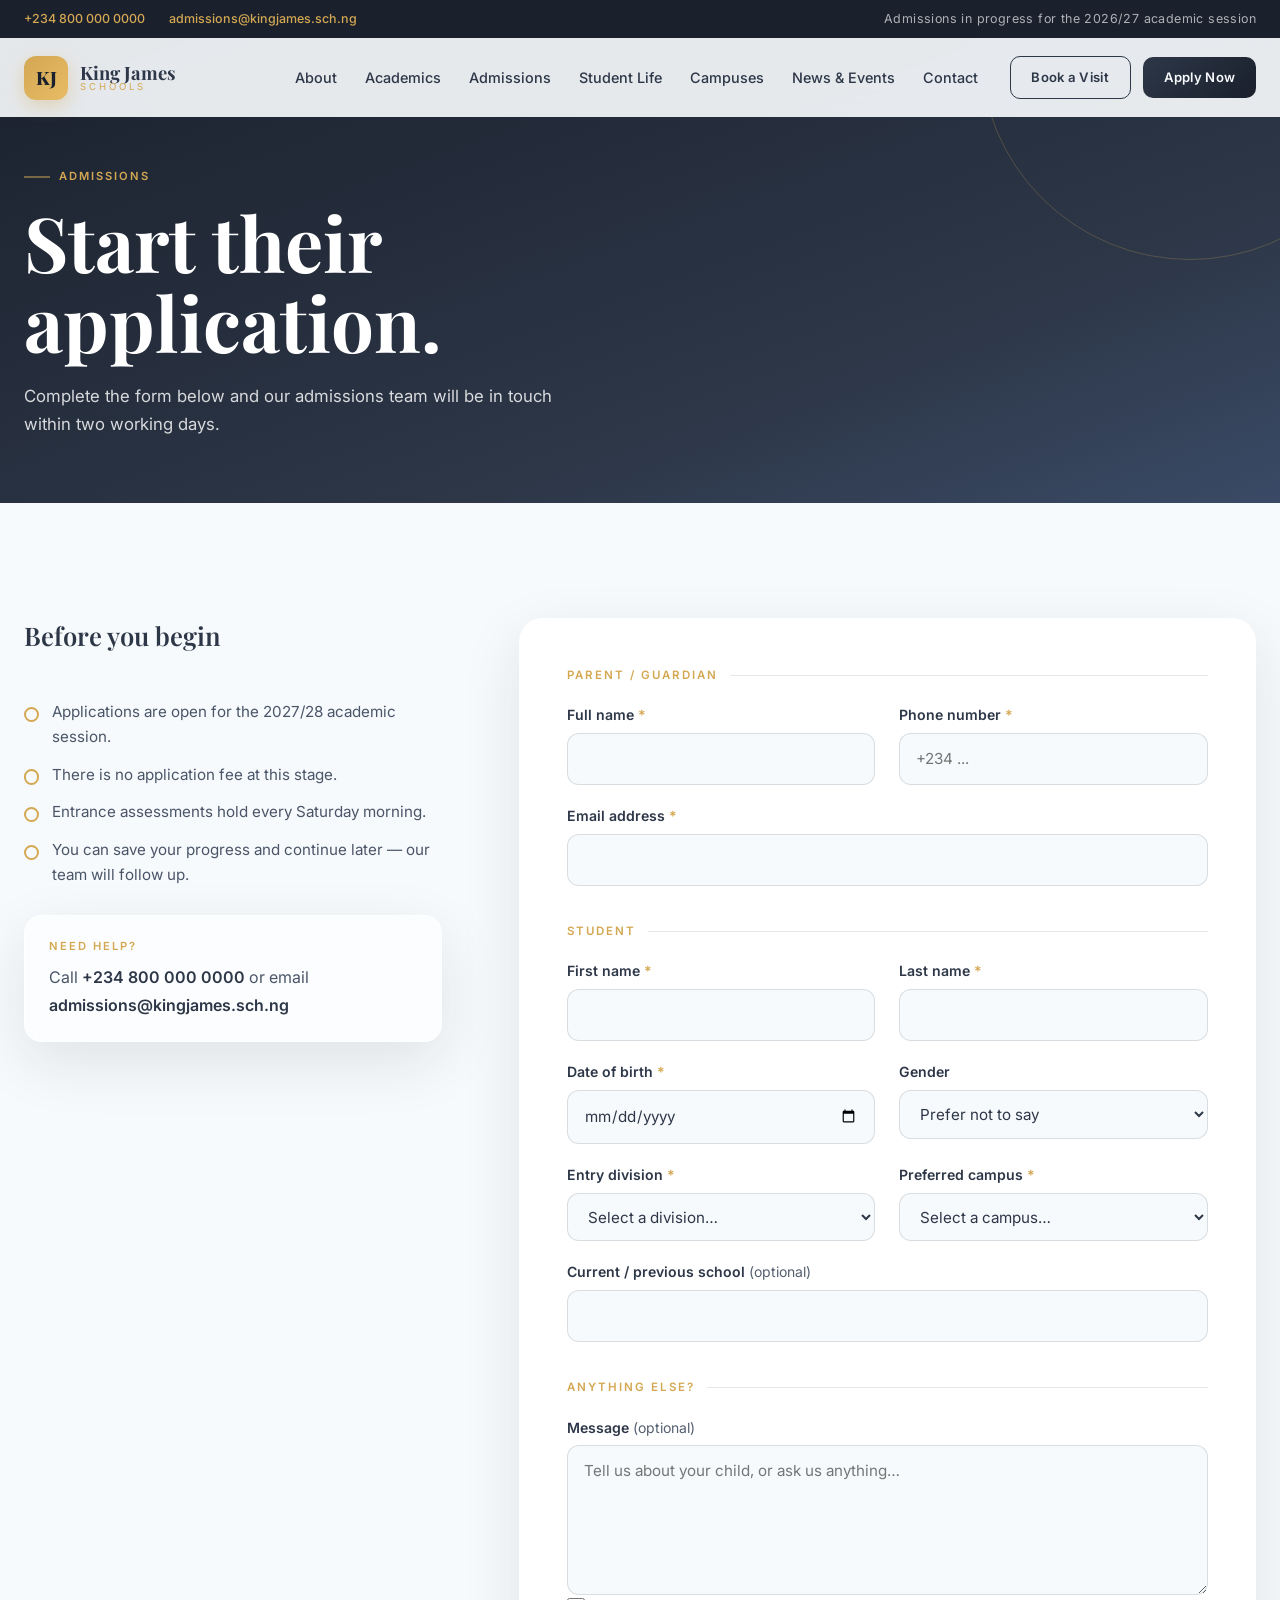
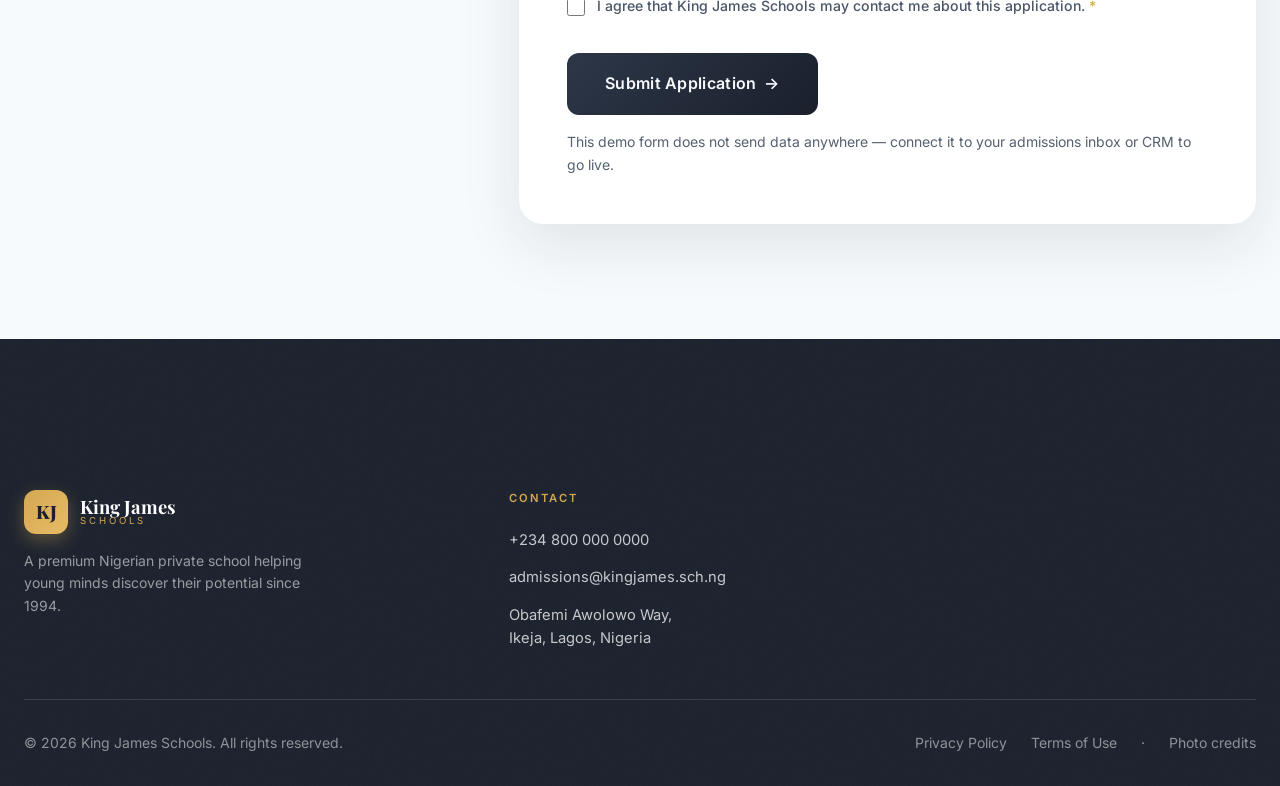
==== commit 85f844ed: "Add Open Graph/Twitter share tags and branded og-image; pass full regression suite 1200x630 og-image" ====
--- a/apply.html
+++ b/apply.html
@@ -9,7 +9,19 @@
   <link rel="preconnect" href="https://fonts.gstatic.com" crossorigin />
   <link href="https://fonts.googleapis.com/css2?family=Inter:wght@400;500;600;700&family=Playfair+Display:ital,wght@0,500;0,600;0,700;0,800;1,500&display=swap" rel="stylesheet" />
   <link rel="icon" href="images/favicon.svg" type="image/svg+xml" />
-  <link rel="stylesheet" href="css/style.css" />
+    <meta property="og:type" content="website" />
+  <meta property="og:site_name" content="King James Schools" />
+  <meta property="og:title" content="Apply Now — King James Schools" />
+  <meta property="og:description" content="Begin your child's application to King James Schools. Applications are open for the next academic session." />
+  <meta property="og:image" content="https://rhemaolamiju295-sudo.github.io/King-James-school-website/images/og-image.jpg" />
+  <meta property="og:image:width" content="1200" />
+  <meta property="og:image:height" content="630" />
+  <meta property="og:url" content="https://rhemaolamiju295-sudo.github.io/King-James-school-website/apply.html" />
+  <meta name="twitter:card" content="summary_large_image" />
+  <meta name="twitter:title" content="Apply Now — King James Schools" />
+  <meta name="twitter:description" content="Begin your child's application to King James Schools. Applications are open for the next academic session." />
+  <meta name="twitter:image" content="https://rhemaolamiju295-sudo.github.io/King-James-school-website/images/og-image.jpg" />
+<link rel="stylesheet" href="css/style.css" />
 </head>
 <body>
   <a class="skip-link" href="#main">Skip to main content</a>
@@ -26,7 +38,7 @@
       </div>
     </div>
     <div class="nav-inner">
-      <a class="brand" href="index.html" aria-label="King James Schools — home">
+      <a class="brand" href="index.html">
         <span class="brand-mark" aria-hidden="true">KJ</span>
         <span class="brand-text">
           <span class="brand-name">King James</span>
@@ -207,7 +219,7 @@
     <div class="container">
       <div class="footer-grid footer-grid-compact">
         <div class="footer-brand">
-          <a class="brand" href="index.html" aria-label="King James Schools — home">
+          <a class="brand" href="index.html">
             <span class="brand-mark" aria-hidden="true">KJ</span>
             <span class="brand-text">
               <span class="brand-name">King James</span>
--- a/css/style.css
+++ b/css/style.css
@@ -10,11 +10,12 @@
   --royal-blue-dark: #1a202c;
   --king-gold: #d4a853;
   --king-gold-light: #e8bc65;
+  --king-gold-ink: #8a6520;
   --warm-ivory: #f7fafc;
   --white: #ffffff;
   --text-primary: #2d3748;
   --text-secondary: #4a5568;
-  --text-muted: #718096;
+  --text-muted: #556070;
   --accent-blue: #4299e1;
 
   --font-serif: 'Playfair Display', 'Merriweather', Georgia, serif;
@@ -84,7 +85,7 @@
 .label-upper { text-transform: uppercase; font-size: 0.7rem; letter-spacing: 2px; font-weight: 600; }
 
 .kicker {
-  color: var(--king-gold);
+  color: var(--king-gold-ink);
   margin-bottom: 1rem;
   display: inline-block;
   position: relative;
@@ -435,7 +436,7 @@
 }
 
 .hero-dots { display: flex; gap: 1.4rem; flex-wrap: wrap; }
-.hero-dot { display: grid; gap: 0.55rem; justify-items: start; padding: 0; }
+.hero-dot { display: grid; gap: 0.55rem; justify-items: start; padding: 8px; }
 .dot-progress {
   display: block;
   width: 64px;
@@ -603,8 +604,9 @@
   transition: transform 0.4s var(--ease-out), box-shadow 0.4s;
 }
 .qa-card:hover { transform: translateY(-6px); box-shadow: var(--shadow-lift); }
-.qa-kicker { color: var(--king-gold); }
+.qa-kicker { color: var(--king-gold-ink); }
 .qa-title { font-size: 1.4rem; }
+h2.qa-title { font-size: 1.3rem; }
 
 /* =========================================================
    ABOUT — More Than Education
@@ -819,7 +821,8 @@
   border-color: var(--royal-blue);
   box-shadow: 0 10px 26px rgba(45, 55, 72, 0.28);
 }
-.campus-num { font-family: var(--font-serif); color: var(--king-gold); font-size: 1.05rem; }
+.campus-tab .campus-num { font-family: var(--font-serif); color: var(--king-gold-ink); font-size: 1.05rem; }
+.campus-tab.is-active .campus-num { color: var(--king-gold); }
 
 .campus-panels { position: relative; }
 .campus-panel {
@@ -943,15 +946,26 @@
 .t-slide.is-active { animation: panelIn 0.55s var(--ease-out); }
 .t-quote { font-size: clamp(1.4rem, 2.6vw, 2rem); line-height: 1.45; font-weight: 500; color: var(--royal-blue); }
 .t-slide footer { margin-top: 1.5rem; }
-.t-dots { display: flex; gap: 0.6rem; margin-top: 2rem; }
+.t-dots { display: flex; gap: 0.25rem; margin-left: -0.5rem; margin-top: 2rem; }
 .t-dot {
+  /* 44px hit area; the visual dot is drawn on ::before */
+  position: relative;
+  width: 44px; height: 44px;
+  border-radius: 50%;
+  background: transparent;
+  padding: 0;
+}
+.t-dot::before {
+  content: "";
+  position: absolute;
+  inset: 50%;
   width: 10px; height: 10px;
+  transform: translate(-50%, -50%);
   border-radius: 50%;
   background: rgba(45, 55, 72, 0.2);
   transition: background 0.3s, transform 0.3s;
-  padding: 0;
-}
-.t-dot.is-active { background: var(--king-gold); transform: scale(1.25); }
+}
+.t-dot.is-active::before { background: var(--king-gold); transform: translate(-50%, -50%) scale(1.25); }
 
 .t-media-col { position: relative; }
 .t-media { aspect-ratio: 4 / 5; }
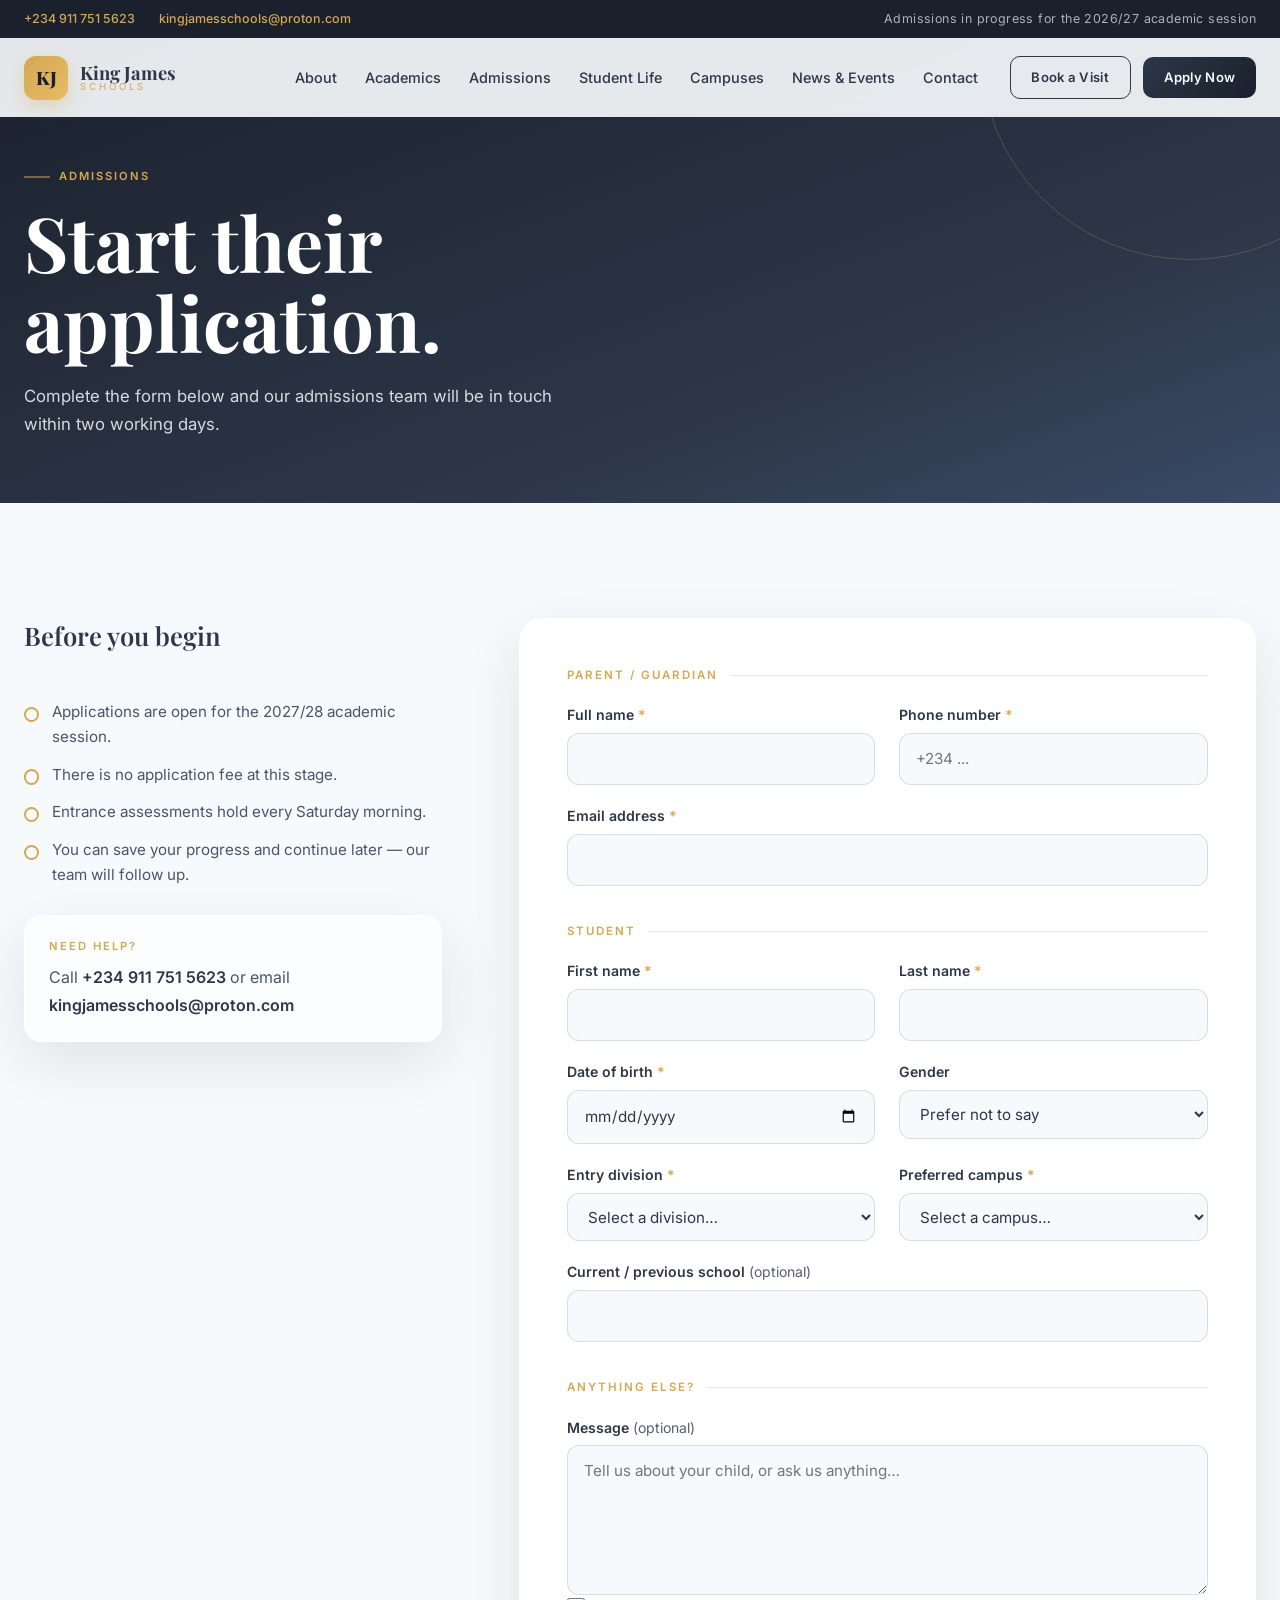
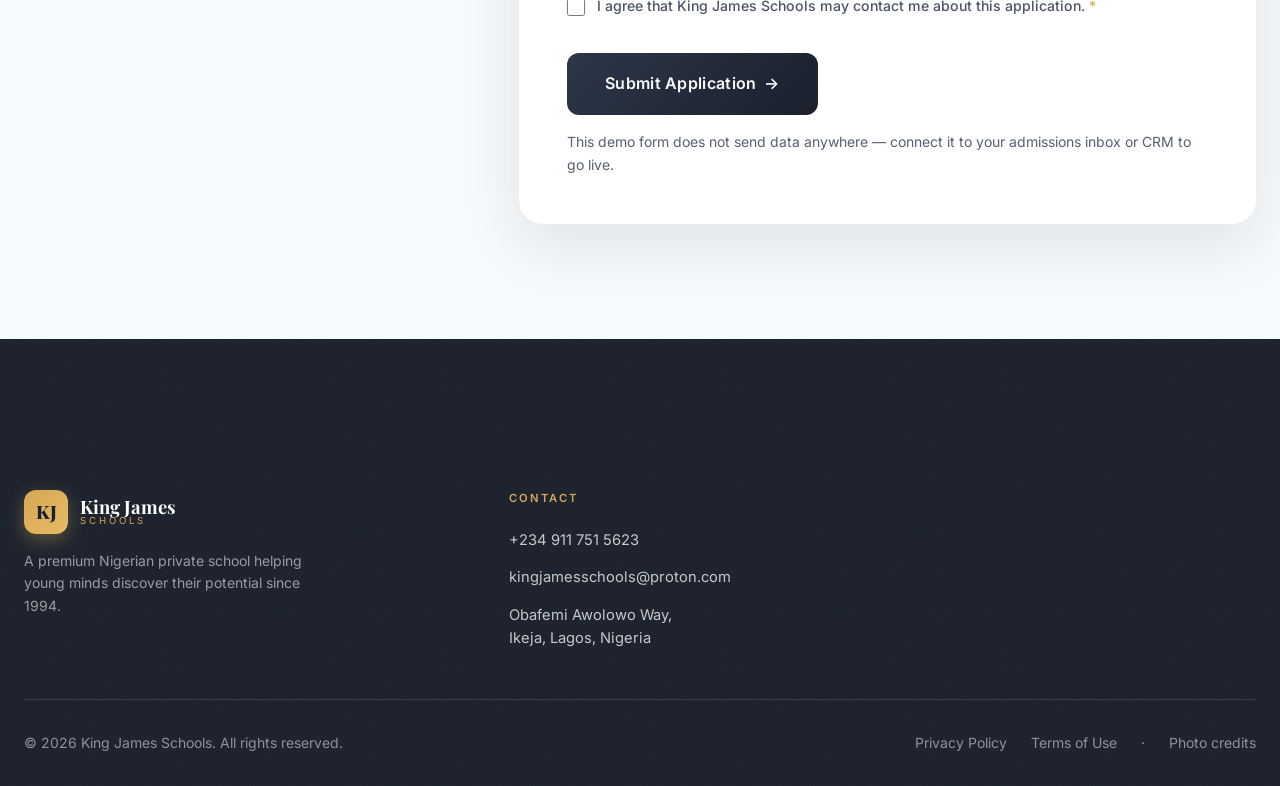
==== commit 144692ed: "Replace placeholder contact details with the school's real phone and email +234 911 751 5623 and kin" ====
--- a/apply.html
+++ b/apply.html
@@ -31,8 +31,8 @@
     <div class="top-bar">
       <div class="top-bar-inner container">
         <div class="top-bar-contact">
-          <a href="tel:+2348000000000">+234 800 000 0000</a>
-          <a href="mailto:admissions@kingjames.sch.ng">admissions@kingjames.sch.ng</a>
+          <a href="tel:+2349117515623">+234 911 751 5623</a>
+          <a href="mailto:kingjamesschools@proton.com">kingjamesschools@proton.com</a>
         </div>
         <p class="top-bar-note">Admissions in progress for the 2026/27 academic session</p>
       </div>
@@ -91,7 +91,7 @@
           </ul>
           <div class="apply-help glass">
             <p class="label-upper">Need help?</p>
-            <p class="body-text">Call <a href="tel:+2348000000000">+234 800 000 0000</a> or email <a href="mailto:admissions@kingjames.sch.ng">admissions@kingjames.sch.ng</a></p>
+            <p class="body-text">Call <a href="tel:+2349117515623">+234 911 751 5623</a> or email <a href="mailto:kingjamesschools@proton.com">kingjamesschools@proton.com</a></p>
           </div>
         </aside>
 
@@ -162,7 +162,6 @@
                     <option>Early Years</option>
                     <option>Primary</option>
                     <option>Secondary</option>
-                    <option>Sixth Form</option>
                   </select>
                   <p class="field-error" id="st-division-error" aria-live="polite"></p>
                 </div>
@@ -230,8 +229,8 @@
         </div>
         <div class="footer-col" aria-label="Footer — contact">
           <h3 class="label-upper">Contact</h3>
-          <a href="tel:+2348000000000">+234 800 000 0000</a>
-          <a href="mailto:admissions@kingjames.sch.ng">admissions@kingjames.sch.ng</a>
+          <a href="tel:+2349117515623">+234 911 751 5623</a>
+          <a href="mailto:kingjamesschools@proton.com">kingjamesschools@proton.com</a>
           <span>Obafemi Awolowo Way,<br>Ikeja, Lagos, Nigeria</span>
         </div>
       </div>
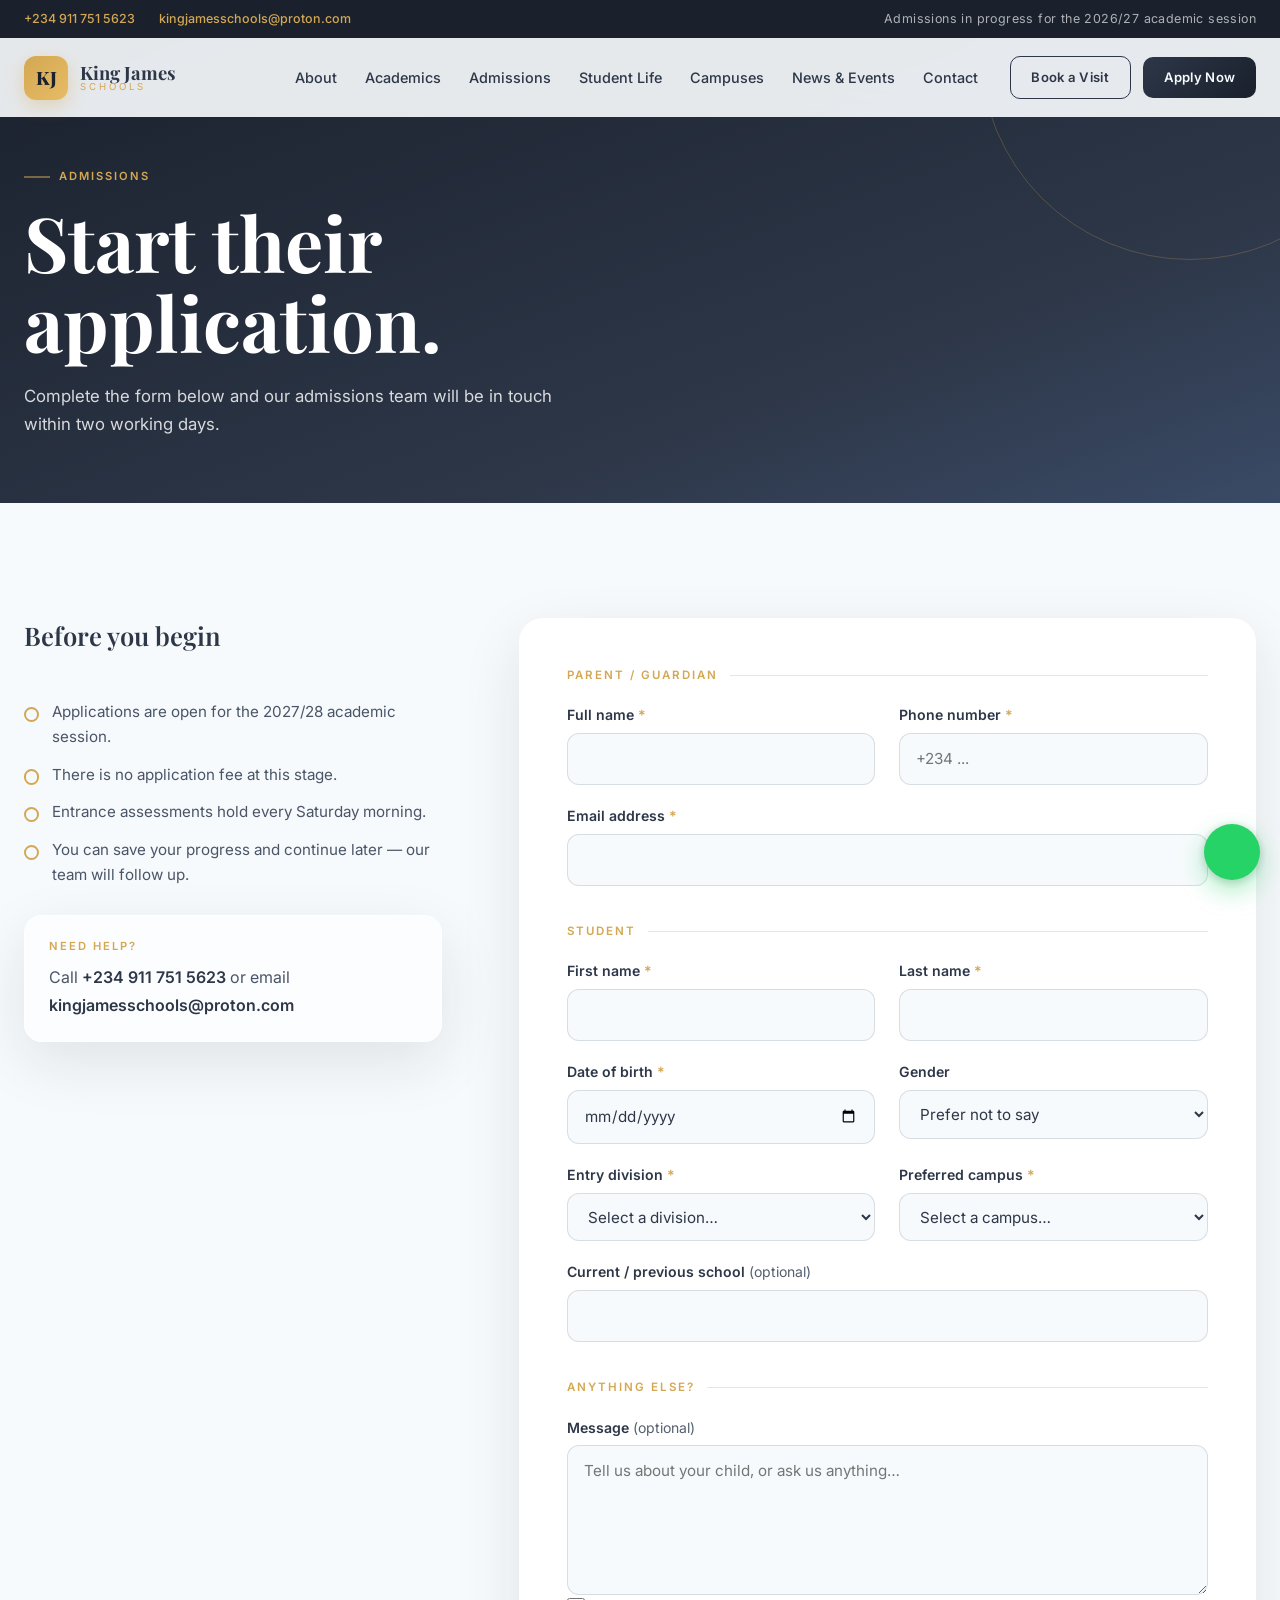
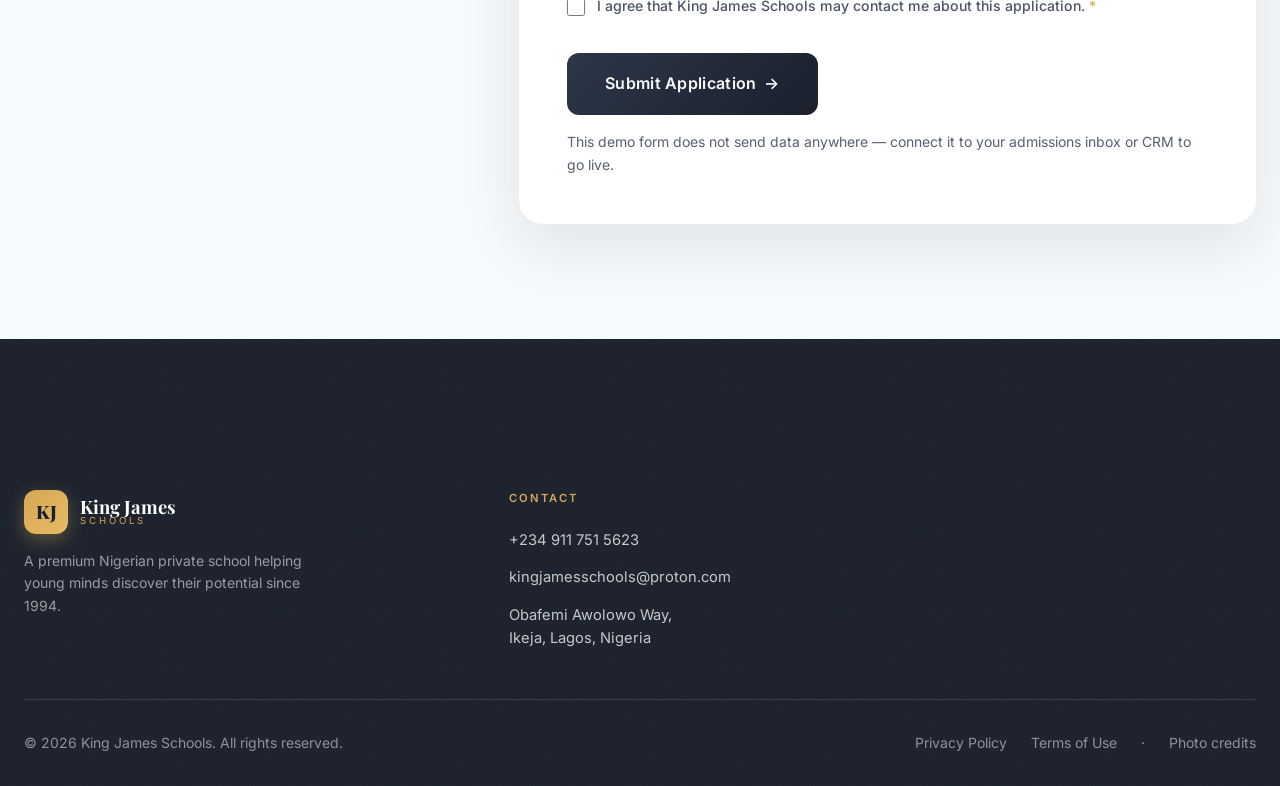
==== commit 22dc07cc: "Add WhatsApp: floating chat button on all pages plus contact strip and footer links Fixed green What" ====
--- a/apply.html
+++ b/apply.html
@@ -244,6 +244,9 @@
     </div>
   </footer>
 
+  <a class="wa-float" href="https://wa.me/qr/ZM3OCDB7XLUVF1" target="_blank" rel="noopener" aria-label="Chat with us on WhatsApp">
+    <svg viewBox="0 0 24 24" aria-hidden="true"><path d=""M17.472 14.382c-.297-.149-1.758-.867-2.03-.967-.273-.099-.471-.148-.67.15-.197.297-.767.966-.94 1.164-.173.199-.347.223-.644.075-.297-.15-1.255-.463-2.39-1.475-.883-.788-1.48-1.761-1.653-2.059-.173-.297-.018-.458.13-.606.134-.133.298-.347.446-.52.149-.174.198-.298.298-.497.099-.198.05-.371-.025-.52-.075-.149-.669-1.612-.916-2.207-.242-.579-.487-.5-.669-.51-.173-.008-.371-.01-.57-.01-.198 0-.52.074-.792.372-.272.297-1.04 1.016-1.04 2.479 0 1.462 1.065 2.875 1.213 3.074.149.198 2.096 3.2 5.077 4.487.709.306 1.262.489 1.694.625.712.227 1.36.195 1.871.118.571-.085 1.758-.719 2.006-1.413.248-.694.248-1.289.173-1.413-.074-.124-.272-.198-.57-.347m-5.421 7.403h-.004a9.87 9.87 0 01-5.031-1.378l-.361-.214-3.741.982.998-3.648-.235-.374a9.86 9.86 0 01-1.51-5.26c.001-5.45 4.436-9.884 9.888-9.884 2.64 0 5.122 1.03 6.988 2.898a9.825 9.825 0 012.893 6.994c-.003 5.45-4.437 9.884-9.885 9.884m8.413-18.297A11.815 11.815 0 0012.05 0C5.495 0 .16 5.335.157 11.892c0 2.096.547 4.142 1.588 5.945L.057 24l6.305-1.654a11.882 11.882 0 005.683 1.448h.005c6.554 0 11.89-5.335 11.893-11.893a11.821 11.821 0 00-3.48-8.413Z"></path></svg>
+  </a>
   <script src="js/script.js" defer></script>
 </body>
 </html>
--- a/css/style.css
+++ b/css/style.css
@@ -1395,3 +1395,36 @@
   .reveal-media { clip-path: none; }
   .hero-arrow { opacity: 1; }
 }
+
+/* =========================================================
+   WHATSAPP FLOAT
+   ========================================================= */
+.wa-float {
+  position: fixed;
+  right: 1.25rem;
+  bottom: 1.25rem;
+  z-index: 900;
+  width: 56px;
+  height: 56px;
+  border-radius: 50%;
+  display: grid;
+  place-items: center;
+  background: #25d366;
+  color: #fff;
+  box-shadow: 0 10px 26px rgba(37, 211, 102, 0.4), 0 2px 8px rgba(26, 32, 44, 0.2);
+  transition: transform 0.3s var(--ease-out), box-shadow 0.3s;
+}
+.wa-float:hover,
+.wa-float:focus-visible {
+  transform: translateY(-3px) scale(1.04);
+  box-shadow: 0 14px 32px rgba(37, 211, 102, 0.5), 0 2px 8px rgba(26, 32, 44, 0.25);
+}
+.wa-float svg {
+  width: 30px;
+  height: 30px;
+  fill: #fff;
+}
+@media (max-width: 640px) {
+  .wa-float { width: 50px; height: 50px; right: 1rem; bottom: 1rem; }
+  .wa-float svg { width: 26px; height: 26px; }
+}
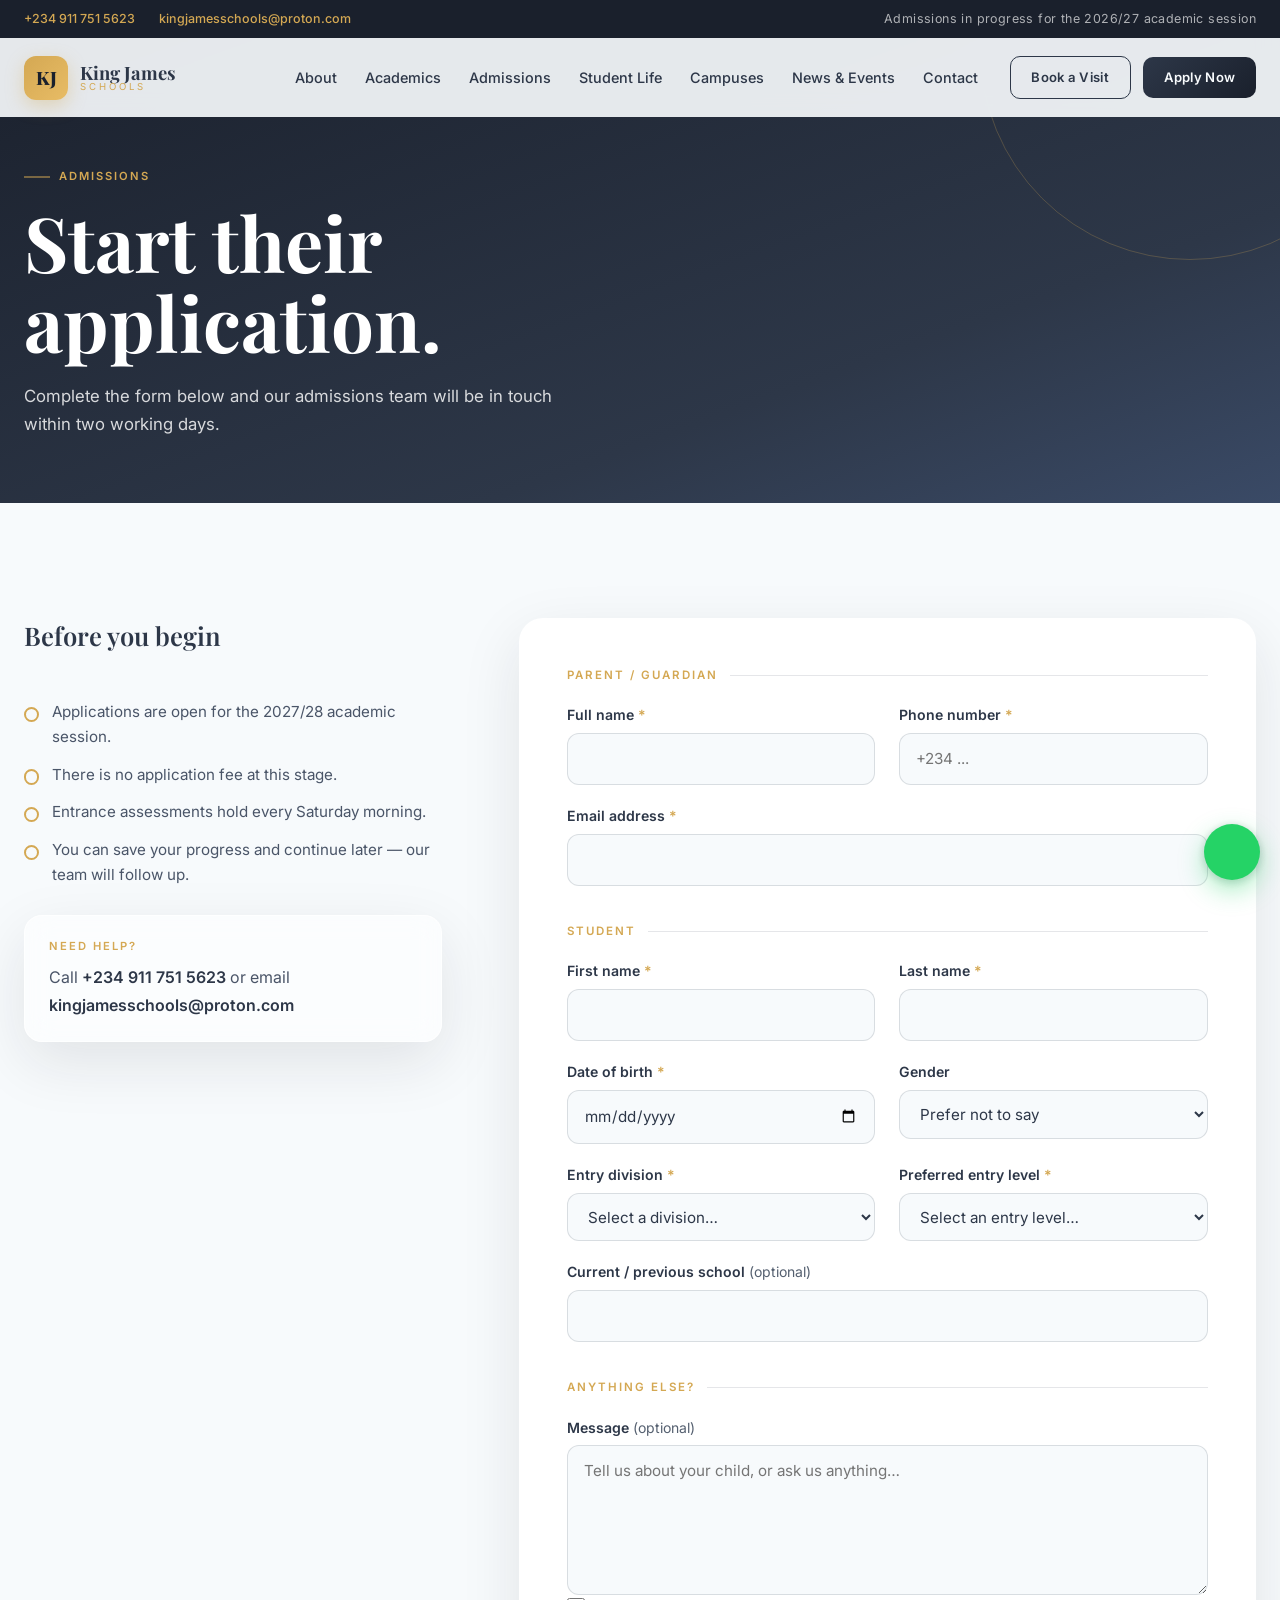
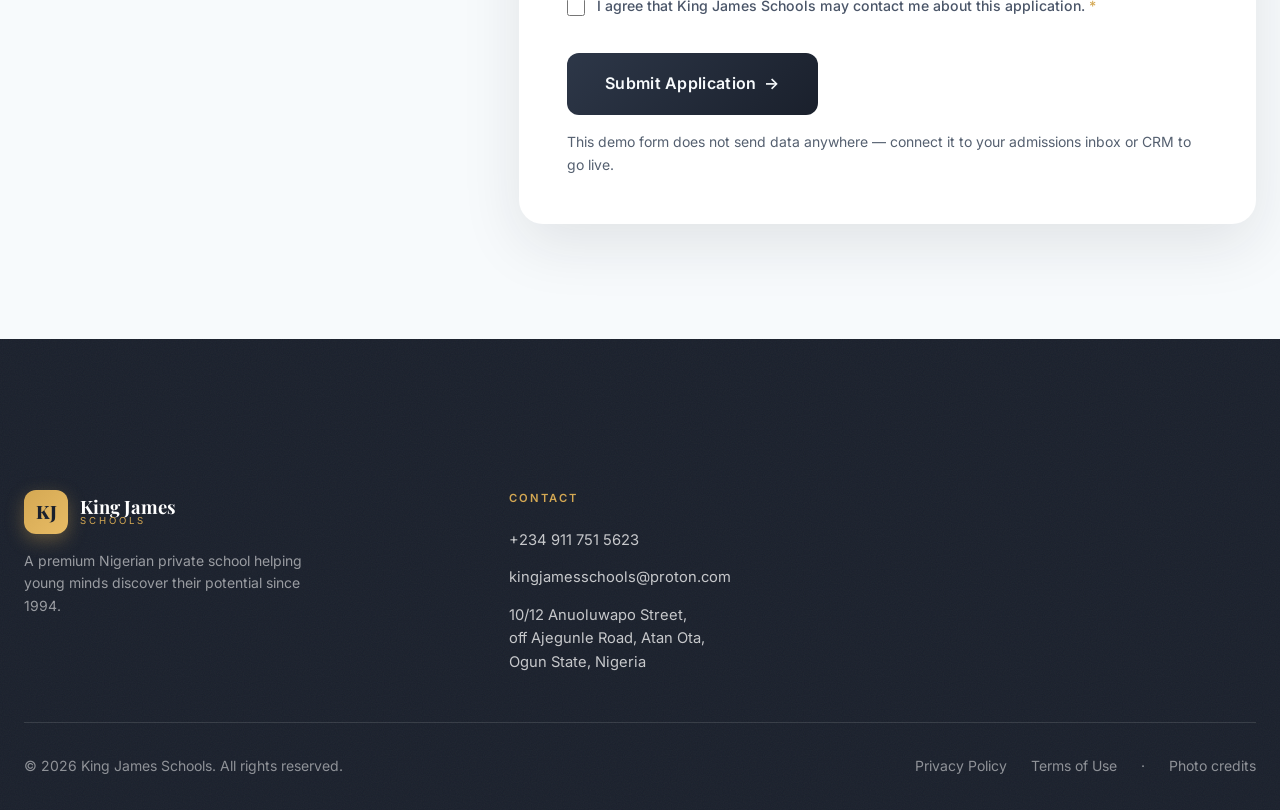
==== commit 9fcc51f5: "Consolidate to the single Atan Ota campus with full address Campus section is now one panel (Kiddies" ====
--- a/apply.html
+++ b/apply.html
@@ -166,13 +166,13 @@
                   <p class="field-error" id="st-division-error" aria-live="polite"></p>
                 </div>
                 <div class="field">
-                  <label for="st-campus">Preferred campus <span class="req" aria-hidden="true">*</span></label>
+                  <label for="st-campus">Preferred entry level <span class="req" aria-hidden="true">*</span></label>
                   <select id="st-campus" name="st-campus" required aria-describedby="st-campus-error"
-                          data-validate="required" data-required-error="Please choose a campus.">
-                    <option value="">Select a campus…</option>
-                    <option>Ikeja</option>
-                    <option>Victoria Island</option>
-                    <option>Lekki</option>
+                          data-validate="required" data-required-error="Please choose an entry level.">
+                    <option value="">Select an entry level…</option>
+                    <option>Kiddies (Ages 2–5)</option>
+                    <option>Primary (Ages 5–11)</option>
+                    <option>Secondary (Ages 11–16)</option>
                   </select>
                   <p class="field-error" id="st-campus-error" aria-live="polite"></p>
                 </div>
@@ -231,7 +231,7 @@
           <h3 class="label-upper">Contact</h3>
           <a href="tel:+2349117515623">+234 911 751 5623</a>
           <a href="mailto:kingjamesschools@proton.com">kingjamesschools@proton.com</a>
-          <span>Obafemi Awolowo Way,<br>Ikeja, Lagos, Nigeria</span>
+          <span>10/12 Anuoluwapo Street,<br>off Ajegunle Road, Atan Ota,<br>Ogun State, Nigeria</span>
         </div>
       </div>
       <div class="footer-bottom caption">
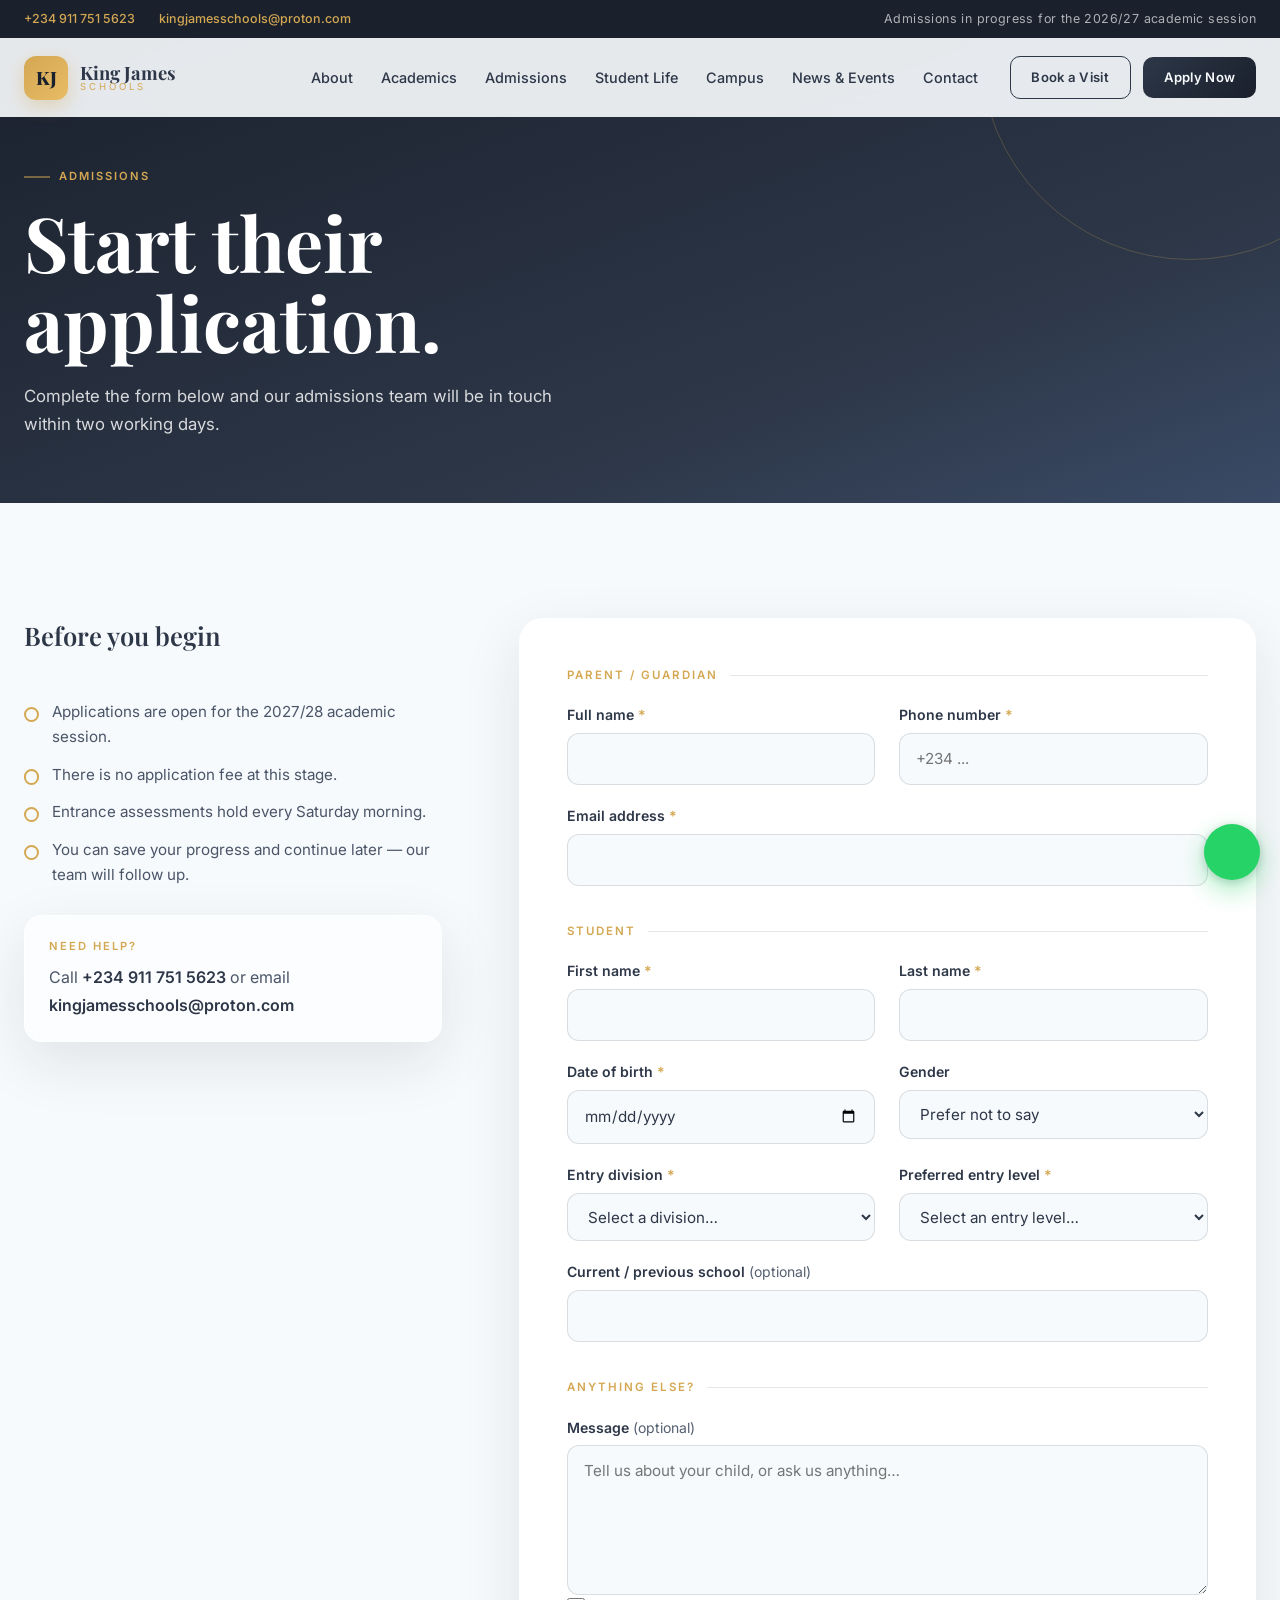
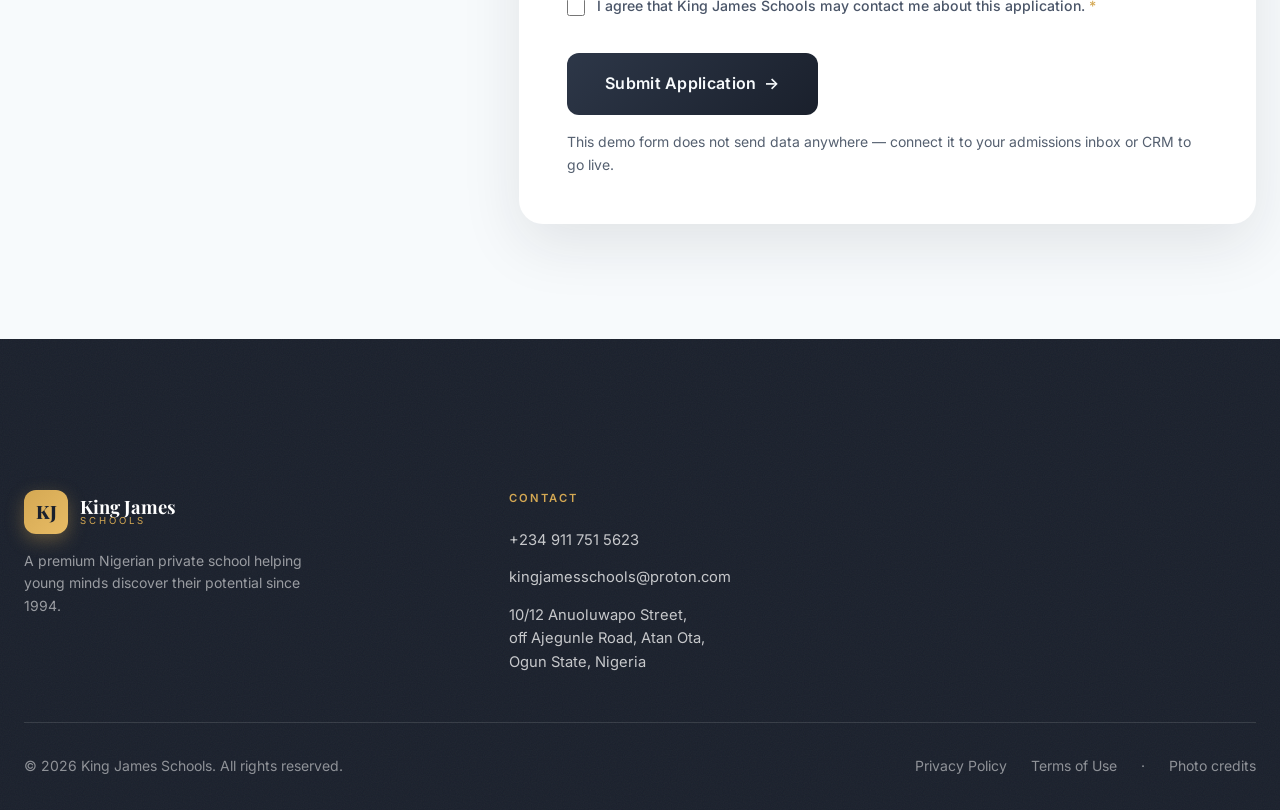
==== commit aaa2ffab: "Add Google Maps embed and directions links for the Atan Ota campus Lazy-loaded map below the contact" ====
--- a/apply.html
+++ b/apply.html
@@ -51,7 +51,7 @@
         <a href="index.html#academics">Academics</a>
         <a href="index.html#admissions">Admissions</a>
         <a href="index.html#student-life">Student Life</a>
-        <a href="index.html#campuses">Campuses</a>
+        <a href="index.html#campuses">Campus</a>
         <a href="index.html#news">News &amp; Events</a>
         <a href="index.html#contact">Contact</a>
       </nav>
--- a/css/style.css
+++ b/css/style.css
@@ -1428,3 +1428,27 @@
   .wa-float { width: 50px; height: 50px; right: 1rem; bottom: 1rem; }
   .wa-float svg { width: 26px; height: 26px; }
 }
+
+/* =========================================================
+   MAP EMBED
+   ========================================================= */
+.map-embed {
+  max-width: var(--container);
+  margin: 3rem auto 0;
+  padding-inline: 1.5rem;
+  border-radius: 28px;
+  overflow: hidden;
+  border: 1px solid rgba(45, 55, 72, 0.08);
+  box-shadow: var(--shadow-card);
+  background: var(--white);
+}
+.map-embed iframe {
+  display: block;
+  width: 100%;
+  height: 380px;
+  border: 0;
+  filter: saturate(0.92);
+}
+@media (max-width: 640px) {
+  .map-embed iframe { height: 300px; }
+}
